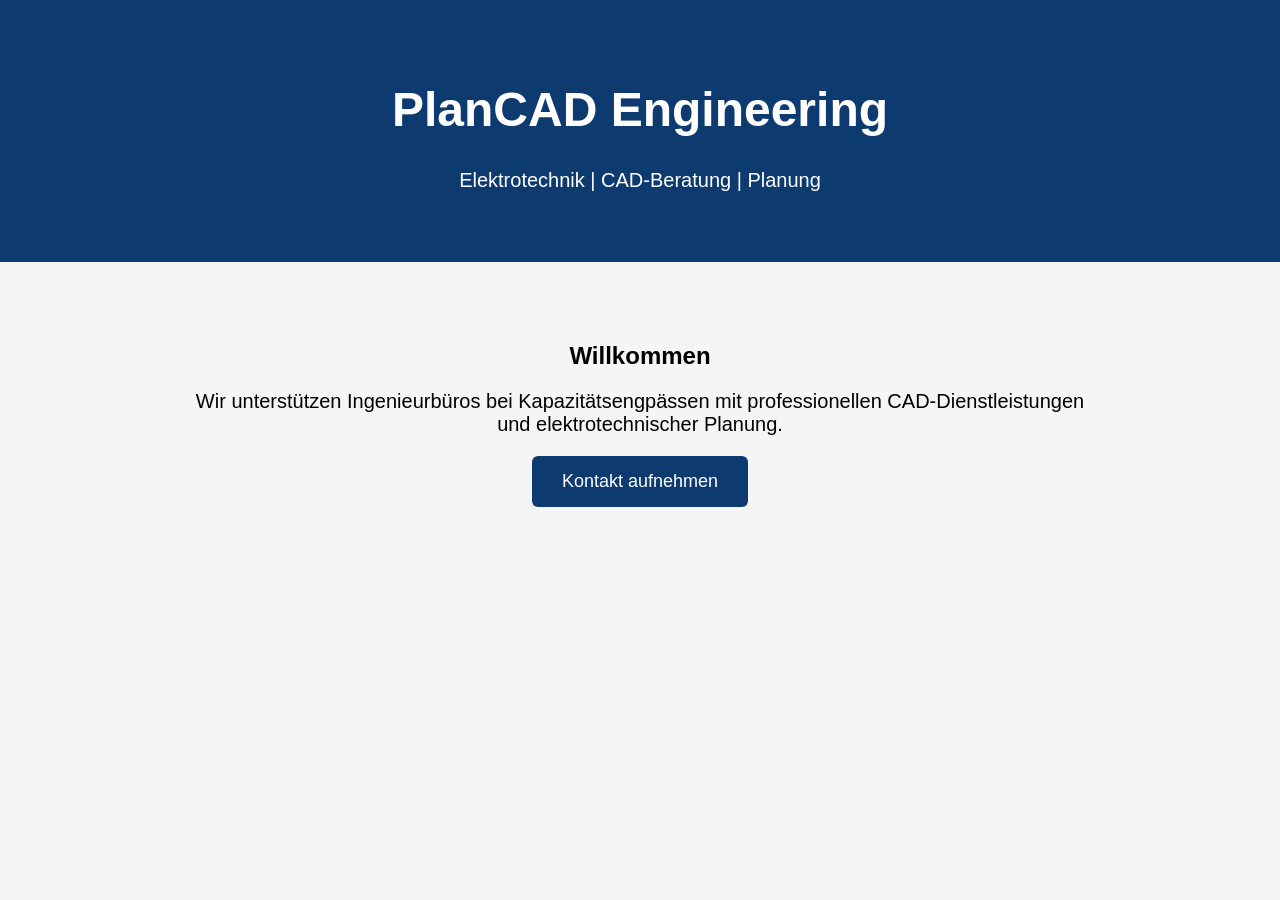
==== index.html @ 8cde7470 "Create index.html" ====
<!DOCTYPE html>
<html lang="de">
<head>
<meta charset="UTF-8">
<meta name="viewport" content="width=device-width, initial-scale=1.0">
<title>PlanCAD Engineering</title>

<style>
body{
    font-family:Arial,Helvetica,sans-serif;
    background:#f5f5f5;
    margin:0;
    text-align:center;
}

header{
    background:#0E3B6F;
    color:white;
    padding:50px;
}

section{
    max-width:900px;
    margin:auto;
    padding:60px 20px;
}

h1{
    font-size:48px;
}

p{
    font-size:20px;
}

button{
    background:#0E3B6F;
    color:white;
    border:none;
    padding:15px 30px;
    border-radius:6px;
    font-size:18px;
    cursor:pointer;
}
</style>

</head>

<body>

<header>

<h1>PlanCAD Engineering</h1>

<p>Elektrotechnik | CAD-Beratung | Planung</p>

</header>

<section>

<h2>Willkommen</h2>

<p>
Wir unterstützen Ingenieurbüros bei Kapazitätsengpässen
mit professionellen CAD-Dienstleistungen
und elektrotechnischer Planung.
</p>

<button>Kontakt aufnehmen</button>

</section>

</body>

</html>
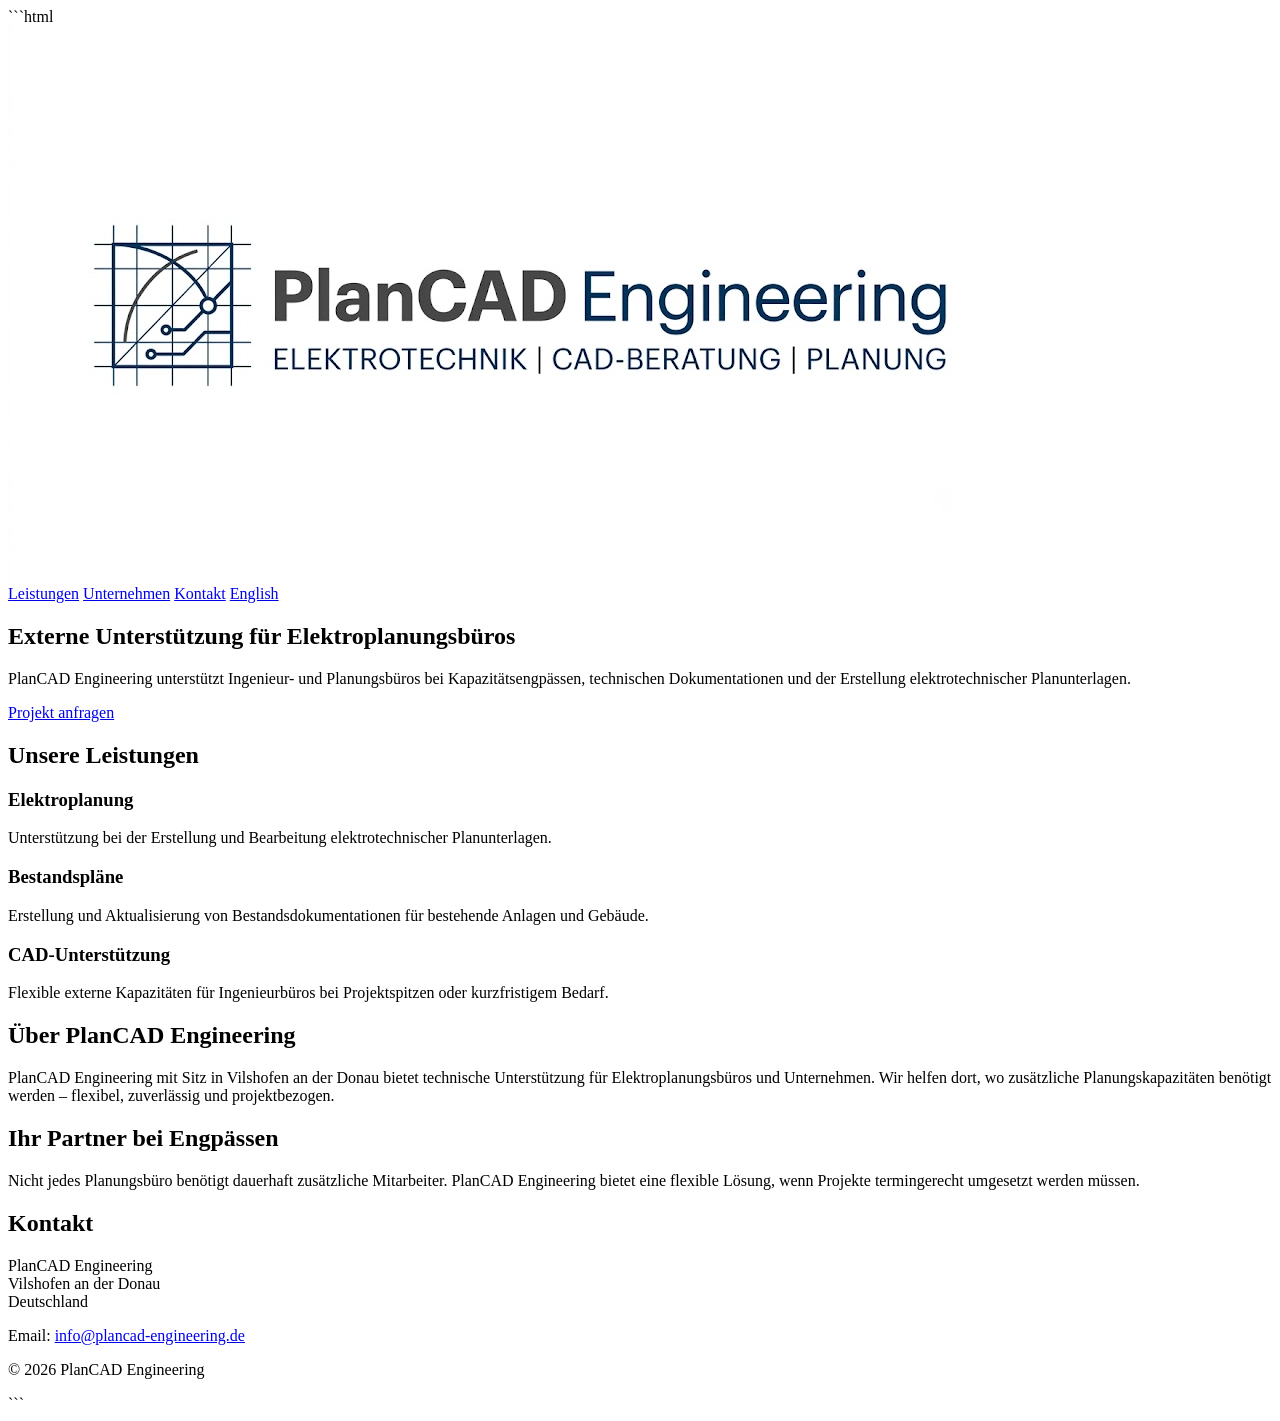
==== commit 883041cc: "Update index.html" ====
--- a/index.html
+++ b/index.html
@@ -1,75 +1,177 @@
+```html
 <!DOCTYPE html>
 <html lang="de">
 <head>
-<meta charset="UTF-8">
-<meta name="viewport" content="width=device-width, initial-scale=1.0">
-<title>PlanCAD Engineering</title>
+    <meta charset="UTF-8">
+    <meta name="viewport" content="width=device-width, initial-scale=1.0">
 
-<style>
-body{
-    font-family:Arial,Helvetica,sans-serif;
-    background:#f5f5f5;
-    margin:0;
-    text-align:center;
-}
+    <title>PlanCAD Engineering | Elektroplanung & CAD-Unterstützung</title>
 
-header{
-    background:#0E3B6F;
-    color:white;
-    padding:50px;
-}
+    <meta name="description" content="PlanCAD Engineering unterstützt Elektroplanungsbüros mit CAD-Dienstleistungen, Bestandsplänen und technischer Dokumentation.">
 
-section{
-    max-width:900px;
-    margin:auto;
-    padding:60px 20px;
-}
-
-h1{
-    font-size:48px;
-}
-
-p{
-    font-size:20px;
-}
-
-button{
-    background:#0E3B6F;
-    color:white;
-    border:none;
-    padding:15px 30px;
-    border-radius:6px;
-    font-size:18px;
-    cursor:pointer;
-}
-</style>
-
+    <link rel="stylesheet" href="css/style.css">
 </head>
 
 <body>
 
 <header>
+    <div class="container header-content">
+        <img src="images/logo.jpg" alt="PlanCAD Engineering Logo" class="logo">
 
-<h1>PlanCAD Engineering</h1>
-
-<p>Elektrotechnik | CAD-Beratung | Planung</p>
-
+        <nav>
+            <a href="#leistungen">Leistungen</a>
+            <a href="#unternehmen">Unternehmen</a>
+            <a href="#kontakt">Kontakt</a>
+            <a href="en/index.html">English</a>
+        </nav>
+    </div>
 </header>
 
-<section>
 
-<h2>Willkommen</h2>
+<section class="hero">
 
-<p>
-Wir unterstützen Ingenieurbüros bei Kapazitätsengpässen
-mit professionellen CAD-Dienstleistungen
-und elektrotechnischer Planung.
-</p>
+    <div class="container">
 
-<button>Kontakt aufnehmen</button>
+        <h1>
+            Externe Unterstützung für Elektroplanungsbüros
+        </h1>
+
+        <p>
+            PlanCAD Engineering unterstützt Ingenieur- und Planungsbüros
+            bei Kapazitätsengpässen, technischen Dokumentationen und
+            der Erstellung elektrotechnischer Planunterlagen.
+        </p>
+
+        <a href="#kontakt" class="button">
+            Projekt anfragen
+        </a>
+
+    </div>
 
 </section>
 
+
+<section id="leistungen">
+
+<div class="container">
+
+<h2>Unsere Leistungen</h2>
+
+<div class="cards">
+
+<div class="card">
+<h3>Elektroplanung</h3>
+<p>
+Unterstützung bei der Erstellung und Bearbeitung
+elektrotechnischer Planunterlagen.
+</p>
+</div>
+
+
+<div class="card">
+<h3>Bestandspläne</h3>
+<p>
+Erstellung und Aktualisierung von Bestandsdokumentationen
+für bestehende Anlagen und Gebäude.
+</p>
+</div>
+
+
+<div class="card">
+<h3>CAD-Unterstützung</h3>
+<p>
+Flexible externe Kapazitäten für Ingenieurbüros
+bei Projektspitzen oder kurzfristigem Bedarf.
+</p>
+</div>
+
+</div>
+
+</div>
+
+</section>
+
+
+
+<section id="unternehmen" class="gray">
+
+<div class="container">
+
+<h2>Über PlanCAD Engineering</h2>
+
+<p>
+PlanCAD Engineering mit Sitz in Vilshofen an der Donau
+bietet technische Unterstützung für Elektroplanungsbüros
+und Unternehmen.
+
+Wir helfen dort, wo zusätzliche Planungskapazitäten benötigt
+werden – flexibel, zuverlässig und projektbezogen.
+</p>
+
+</div>
+
+</section>
+
+
+
+<section class="partner">
+
+<div class="container">
+
+<h2>Ihr Partner bei Engpässen</h2>
+
+<p>
+Nicht jedes Planungsbüro benötigt dauerhaft zusätzliche
+Mitarbeiter.
+
+PlanCAD Engineering bietet eine flexible Lösung,
+wenn Projekte termingerecht umgesetzt werden müssen.
+</p>
+
+</div>
+
+</section>
+
+
+
+<section id="kontakt">
+
+<div class="container">
+
+<h2>Kontakt</h2>
+
+<p>
+PlanCAD Engineering<br>
+Vilshofen an der Donau<br>
+Deutschland
+</p>
+
+<p>
+Email:
+<a href="mailto:info@plancad-engineering.de">
+info@plancad-engineering.de
+</a>
+</p>
+
+</div>
+
+</section>
+
+
+
+<footer>
+
+<div class="container">
+
+<p>
+© 2026 PlanCAD Engineering
+</p>
+
+</div>
+
+</footer>
+
+
 </body>
-
 </html>
+```
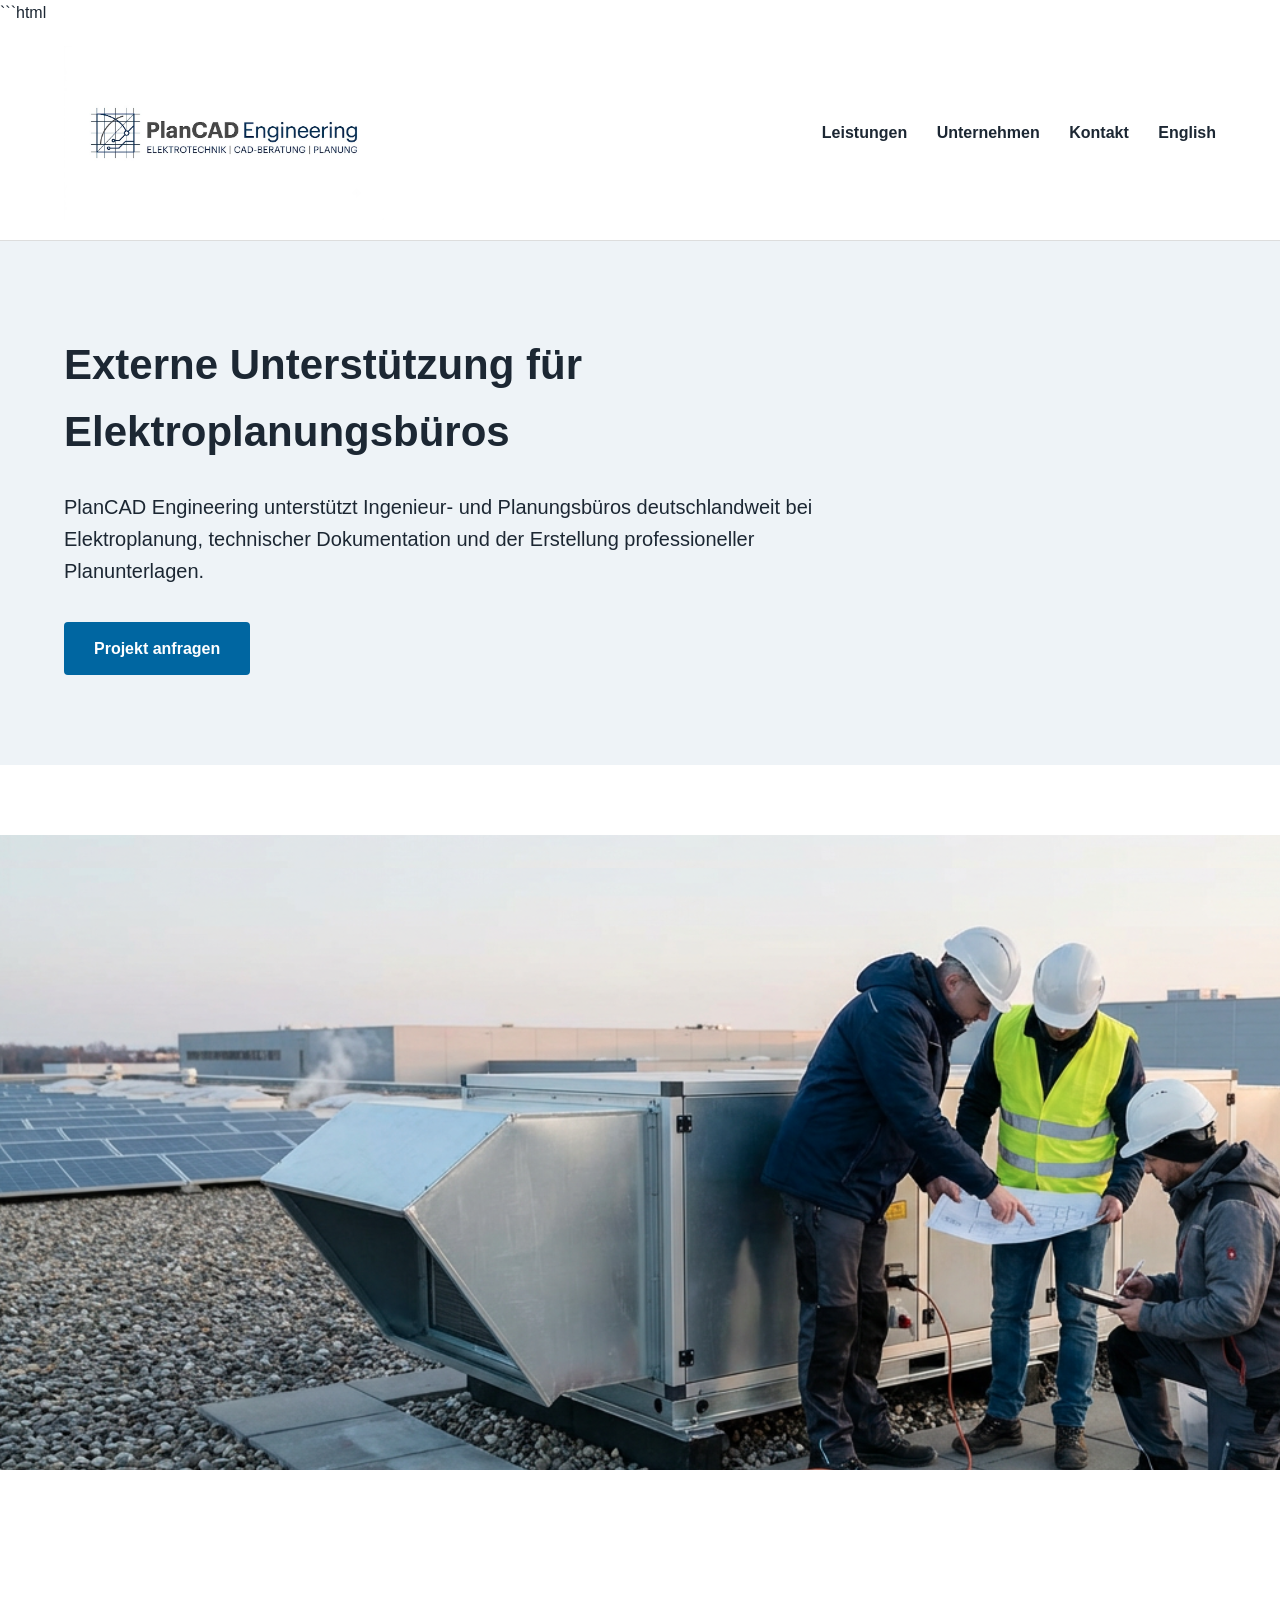
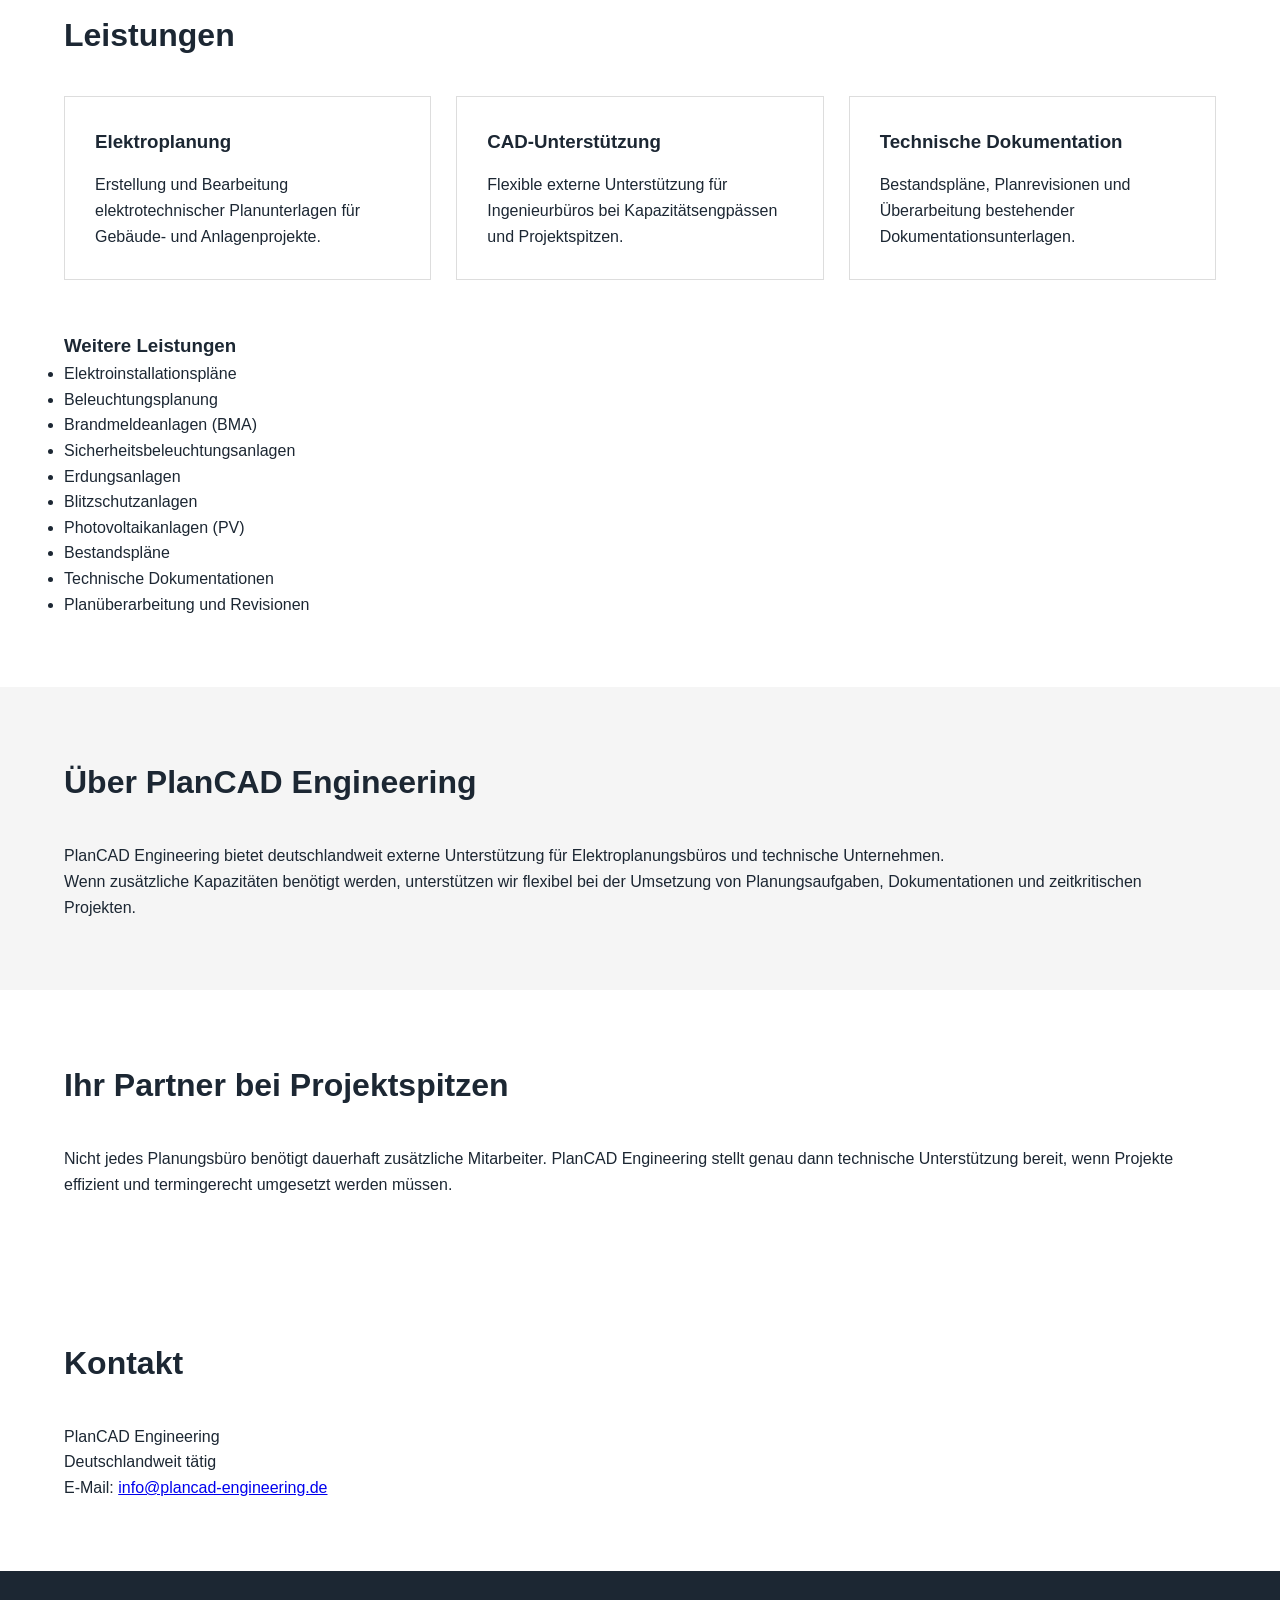
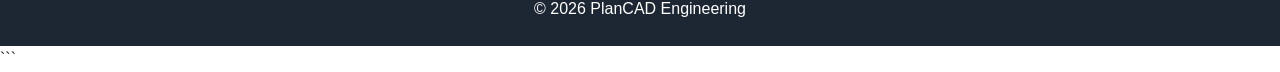
==== commit 49fcd5ee: "Update index.html" ====
--- a/index.html
+++ b/index.html
@@ -1,177 +1,322 @@
 ```html
 <!DOCTYPE html>
 <html lang="de">
+
 <head>
-    <meta charset="UTF-8">
-    <meta name="viewport" content="width=device-width, initial-scale=1.0">
-
-    <title>PlanCAD Engineering | Elektroplanung & CAD-Unterstützung</title>
-
-    <meta name="description" content="PlanCAD Engineering unterstützt Elektroplanungsbüros mit CAD-Dienstleistungen, Bestandsplänen und technischer Dokumentation.">
-
-    <link rel="stylesheet" href="css/style.css">
+
+<meta charset="UTF-8">
+<meta name="viewport" content="width=device-width, initial-scale=1.0">
+
+<title>PlanCAD Engineering | Elektroplanung & technische Dokumentation</title>
+
+<meta name="description" content="PlanCAD Engineering unterstützt Elektroplanungsbüros deutschlandweit mit Elektroplanung, CAD-Unterstützung, Bestandsplänen und technischer Dokumentation.">
+
+<link rel="stylesheet" href="css/style.css">
+
 </head>
 
+
 <body>
 
+
 <header>
-    <div class="container header-content">
-        <img src="images/logo.jpg" alt="PlanCAD Engineering Logo" class="logo">
-
-        <nav>
-            <a href="#leistungen">Leistungen</a>
-            <a href="#unternehmen">Unternehmen</a>
-            <a href="#kontakt">Kontakt</a>
-            <a href="en/index.html">English</a>
-        </nav>
-    </div>
+
+<div class="container header-content">
+
+<img src="images/logo.jpg" alt="PlanCAD Engineering Logo" class="logo">
+
+
+<nav>
+<a href="#leistungen">Leistungen</a>
+<a href="#unternehmen">Unternehmen</a>
+<a href="#kontakt">Kontakt</a>
+<a href="en/index.html">English</a>
+</nav>
+
+</div>
+
 </header>
 
 
+
+
 <section class="hero">
 
-    <div class="container">
-
-        <h1>
-            Externe Unterstützung für Elektroplanungsbüros
-        </h1>
-
-        <p>
-            PlanCAD Engineering unterstützt Ingenieur- und Planungsbüros
-            bei Kapazitätsengpässen, technischen Dokumentationen und
-            der Erstellung elektrotechnischer Planunterlagen.
-        </p>
-
-        <a href="#kontakt" class="button">
-            Projekt anfragen
-        </a>
-
-    </div>
-
-</section>
+<div class="container">
+
+<h1>
+Externe Unterstützung für Elektroplanungsbüros
+</h1>
+
+
+<p>
+PlanCAD Engineering unterstützt Ingenieur- und Planungsbüros
+deutschlandweit bei Elektroplanung, technischer Dokumentation
+und der Erstellung professioneller Planunterlagen.
+</p>
+
+
+<a href="#kontakt" class="button">
+Projekt anfragen
+</a>
+
+
+</div>
+
+</section>
+
+
+
+
+
+<section class="project-image">
+
+<img src="images/image1.png" 
+alt="Elektroplanung und technische Dokumentation">
+
+</section>
+
+
+
 
 
 <section id="leistungen">
 
 <div class="container">
 
-<h2>Unsere Leistungen</h2>
+
+<h2>Leistungen</h2>
+
 
 <div class="cards">
 
+
+
 <div class="card">
+
 <h3>Elektroplanung</h3>
-<p>
-Unterstützung bei der Erstellung und Bearbeitung
-elektrotechnischer Planunterlagen.
-</p>
-</div>
+
+<p>
+Erstellung und Bearbeitung elektrotechnischer
+Planunterlagen für Gebäude- und Anlagenprojekte.
+</p>
+
+</div>
+
+
 
 
 <div class="card">
-<h3>Bestandspläne</h3>
-<p>
-Erstellung und Aktualisierung von Bestandsdokumentationen
-für bestehende Anlagen und Gebäude.
-</p>
-</div>
+
+<h3>CAD-Unterstützung</h3>
+
+<p>
+Flexible externe Unterstützung für Ingenieurbüros
+bei Kapazitätsengpässen und Projektspitzen.
+</p>
+
+</div>
+
+
 
 
 <div class="card">
-<h3>CAD-Unterstützung</h3>
-<p>
-Flexible externe Kapazitäten für Ingenieurbüros
-bei Projektspitzen oder kurzfristigem Bedarf.
-</p>
-</div>
-
-</div>
-
-</div>
-
-</section>
+
+<h3>Technische Dokumentation</h3>
+
+<p>
+Bestandspläne, Planrevisionen und Überarbeitung
+bestehender Dokumentationsunterlagen.
+</p>
+
+</div>
+
+
+</div>
+
+
+
+<br><br>
+
+
+<h3>Weitere Leistungen</h3>
+
+
+<ul class="service-list">
+
+<li>Elektroinstallationspläne</li>
+
+<li>Beleuchtungsplanung</li>
+
+<li>Brandmeldeanlagen (BMA)</li>
+
+<li>Sicherheitsbeleuchtungsanlagen</li>
+
+<li>Erdungsanlagen</li>
+
+<li>Blitzschutzanlagen</li>
+
+<li>Photovoltaikanlagen (PV)</li>
+
+<li>Bestandspläne</li>
+
+<li>Technische Dokumentationen</li>
+
+<li>Planüberarbeitung und Revisionen</li>
+
+</ul>
+
+
+</div>
+
+</section>
+
+
+
+
 
 
 
 <section id="unternehmen" class="gray">
 
-<div class="container">
+
+<div class="container">
+
 
 <h2>Über PlanCAD Engineering</h2>
 
-<p>
-PlanCAD Engineering mit Sitz in Vilshofen an der Donau
-bietet technische Unterstützung für Elektroplanungsbüros
-und Unternehmen.
-
-Wir helfen dort, wo zusätzliche Planungskapazitäten benötigt
-werden – flexibel, zuverlässig und projektbezogen.
-</p>
-
-</div>
-
-</section>
+
+<p>
+
+PlanCAD Engineering bietet deutschlandweit
+externe Unterstützung für Elektroplanungsbüros
+und technische Unternehmen.
+
+</p>
+
+
+<p>
+
+Wenn zusätzliche Kapazitäten benötigt werden,
+unterstützen wir flexibel bei der Umsetzung von
+Planungsaufgaben, Dokumentationen und
+zeitkritischen Projekten.
+
+</p>
+
+
+
+</div>
+
+
+</section>
+
+
+
+
 
 
 
 <section class="partner">
 
-<div class="container">
-
-<h2>Ihr Partner bei Engpässen</h2>
-
-<p>
-Nicht jedes Planungsbüro benötigt dauerhaft zusätzliche
-Mitarbeiter.
-
-PlanCAD Engineering bietet eine flexible Lösung,
-wenn Projekte termingerecht umgesetzt werden müssen.
-</p>
-
-</div>
-
-</section>
+
+<div class="container">
+
+
+<h2>Ihr Partner bei Projektspitzen</h2>
+
+
+<p>
+
+Nicht jedes Planungsbüro benötigt dauerhaft
+zusätzliche Mitarbeiter.
+
+PlanCAD Engineering stellt genau dann
+technische Unterstützung bereit, wenn Projekte
+effizient und termingerecht umgesetzt werden müssen.
+
+</p>
+
+
+</div>
+
+
+</section>
+
+
+
+
 
 
 
 <section id="kontakt">
 
-<div class="container">
+
+<div class="container">
+
 
 <h2>Kontakt</h2>
 
-<p>
-PlanCAD Engineering<br>
-Vilshofen an der Donau<br>
-Deutschland
-</p>
-
-<p>
-Email:
+
+<p>
+
+PlanCAD Engineering
+
+</p>
+
+
+<p>
+
+Deutschlandweit tätig
+
+</p>
+
+
+<p>
+
+E-Mail:
+
 <a href="mailto:info@plancad-engineering.de">
+
 info@plancad-engineering.de
+
 </a>
-</p>
-
-</div>
-
-</section>
+
+</p>
+
+
+
+</div>
+
+
+</section>
+
+
+
+
 
 
 
 <footer>
 
-<div class="container">
+
+<div class="container">
+
 
 <p>
 © 2026 PlanCAD Engineering
 </p>
 
-</div>
+
+</div>
+
 
 </footer>
 
 
+
+
 </body>
+
 </html>
 ```
--- a/css/style.css
+++ b/css/style.css
@@ -0,0 +1,150 @@
+* {
+    margin: 0;
+    padding: 0;
+    box-sizing: border-box;
+}
+
+body {
+    font-family: Arial, Helvetica, sans-serif;
+    color: #1c2733;
+    line-height: 1.6;
+}
+
+.container {
+    width: 90%;
+    max-width: 1200px;
+    margin: auto;
+}
+
+
+/* HEADER */
+
+header {
+    background: white;
+    border-bottom: 1px solid #ddd;
+    padding: 20px 0;
+}
+
+.header-content {
+    display: flex;
+    justify-content: space-between;
+    align-items: center;
+}
+
+.logo {
+    max-width: 320px;
+    height: auto;
+}
+
+nav a {
+    text-decoration: none;
+    color: #1c2733;
+    margin-left: 25px;
+    font-weight: bold;
+}
+
+nav a:hover {
+    color: #0066a1;
+}
+
+
+/* HERO */
+
+.hero {
+    background: #eef3f7;
+    padding: 90px 0;
+}
+
+.hero h1 {
+    font-size: 42px;
+    max-width: 800px;
+    margin-bottom: 25px;
+}
+
+.hero p {
+    font-size: 20px;
+    max-width: 800px;
+    margin-bottom: 35px;
+}
+
+
+.button {
+    display: inline-block;
+    background: #0066a1;
+    color: white;
+    padding: 14px 30px;
+    text-decoration: none;
+    border-radius: 4px;
+    font-weight: bold;
+}
+
+
+/* SECTIONS */
+
+section {
+    padding: 70px 0;
+}
+
+h2 {
+    font-size: 32px;
+    margin-bottom: 35px;
+}
+
+
+/* CARDS */
+
+.cards {
+    display: flex;
+    gap: 25px;
+}
+
+.card {
+    flex: 1;
+    background: white;
+    border: 1px solid #ddd;
+    padding: 30px;
+}
+
+.card h3 {
+    margin-bottom: 15px;
+}
+
+
+/* GRAY SECTION */
+
+.gray {
+    background: #f5f5f5;
+}
+
+
+/* FOOTER */
+
+footer {
+    background: #1c2733;
+    color: white;
+    padding: 25px 0;
+    text-align: center;
+}
+
+
+/* MOBILE */
+
+@media(max-width:768px){
+
+.header-content {
+    flex-direction: column;
+}
+
+nav {
+    margin-top: 20px;
+}
+
+.cards {
+    flex-direction: column;
+}
+
+.hero h1 {
+    font-size: 32px;
+}
+
+}
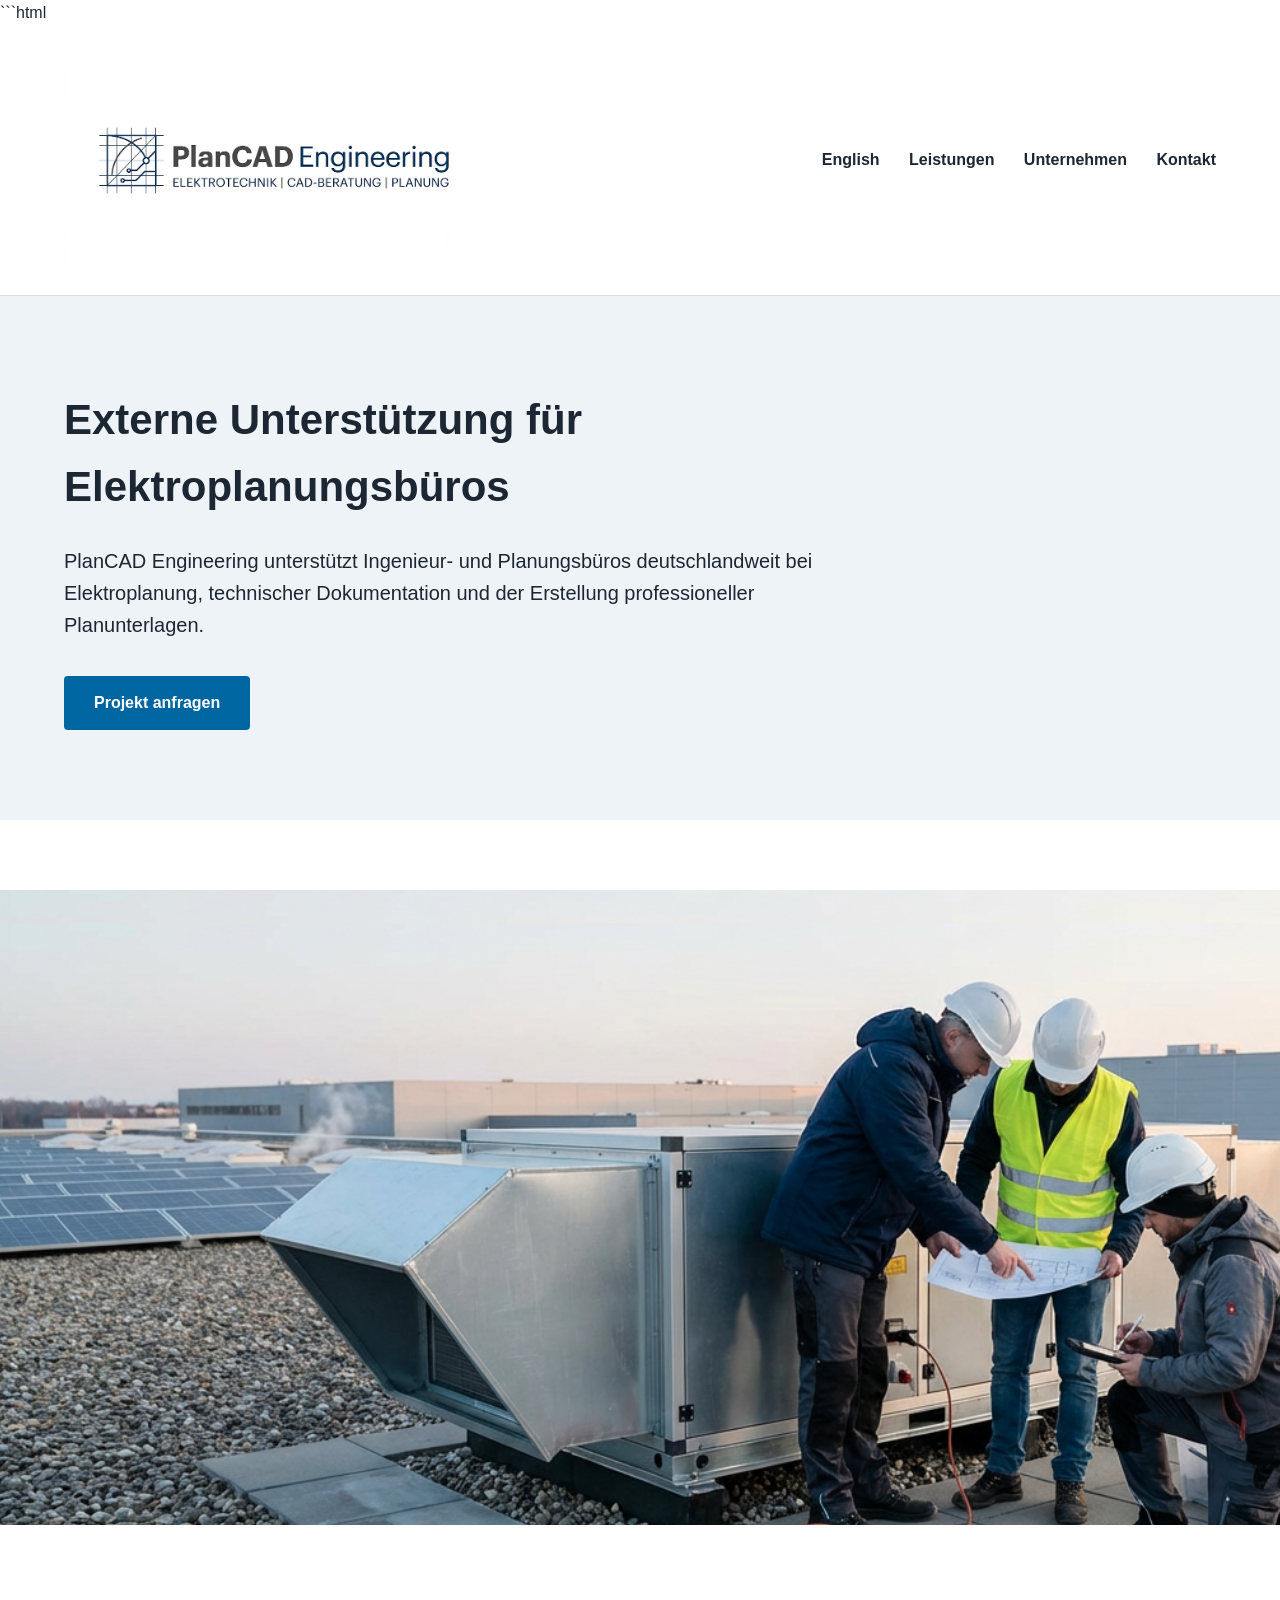
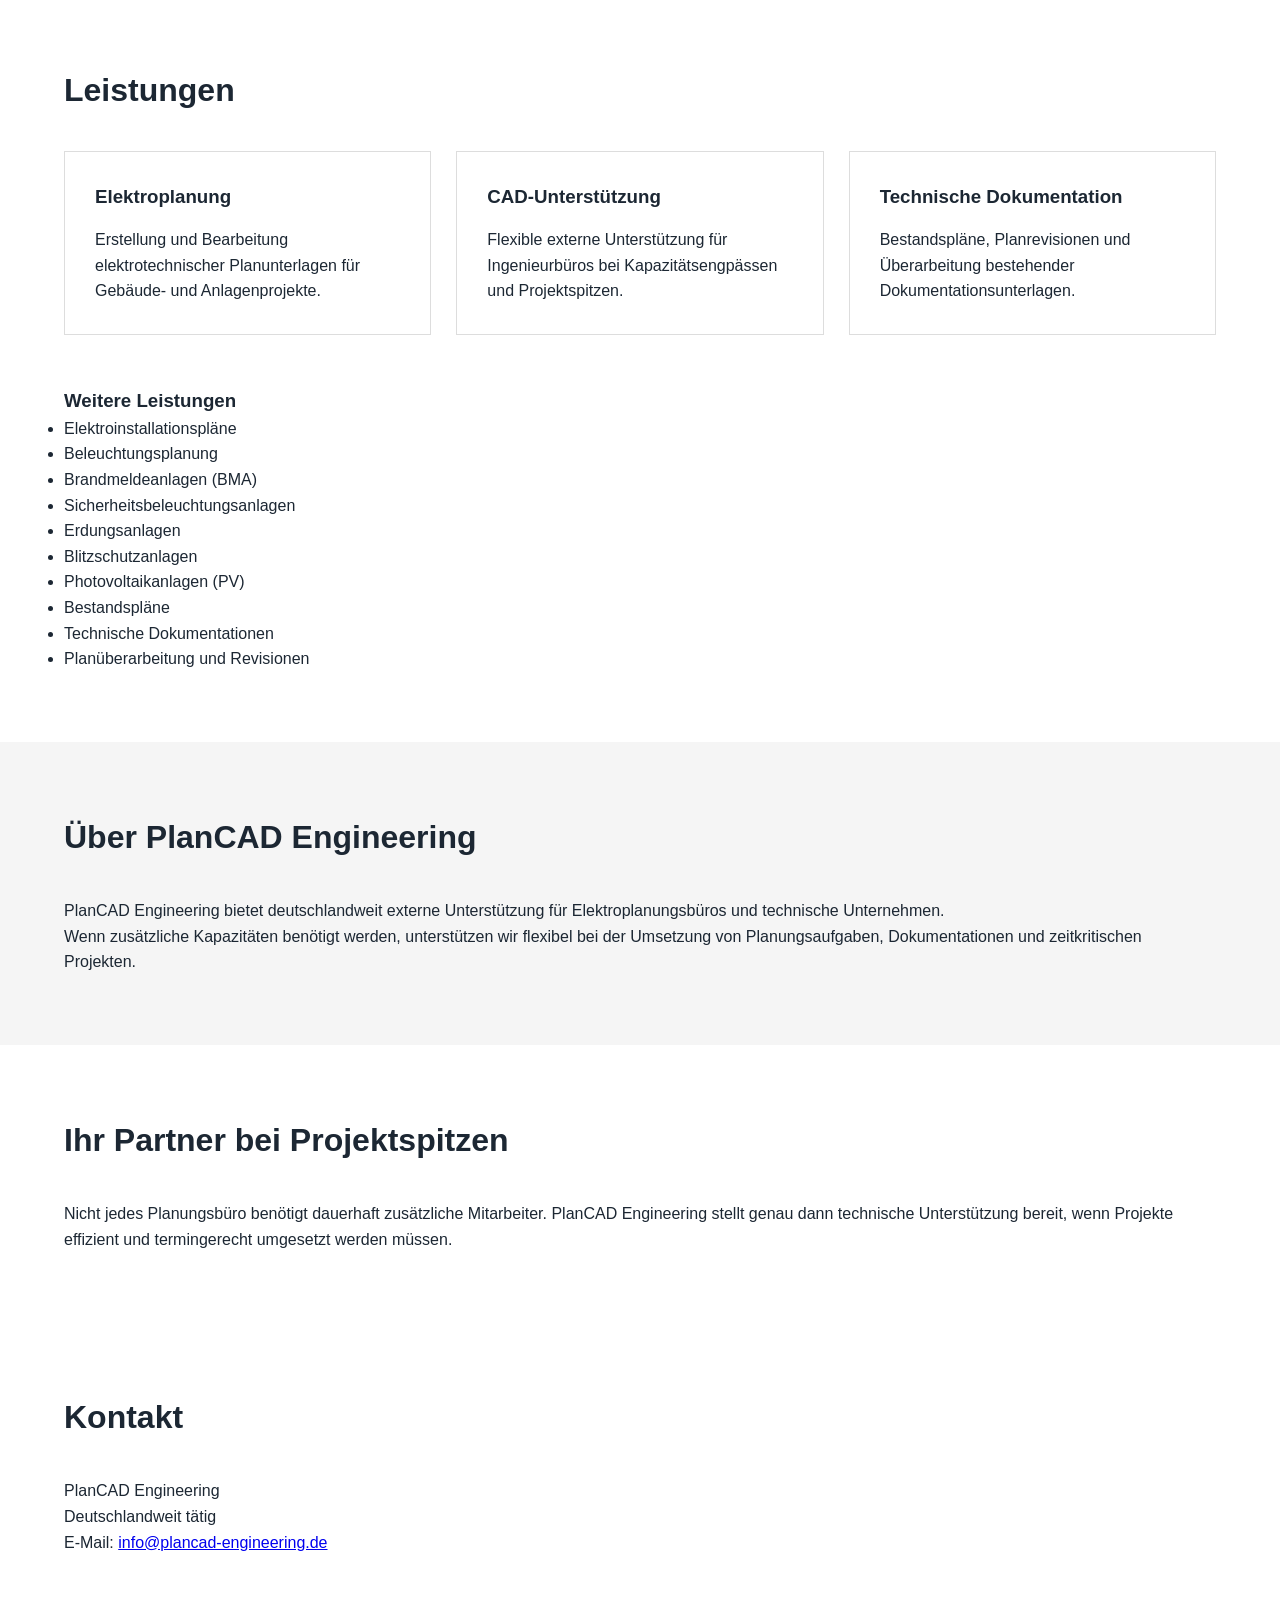
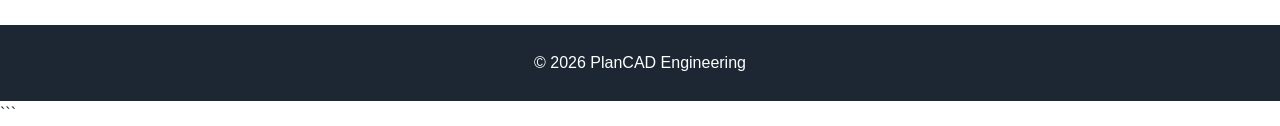
==== commit 96a2c659: "Update index.html" ====
--- a/index.html
+++ b/index.html
@@ -27,10 +27,10 @@
 
 
 <nav>
+<a href="en/index.html">English</a>
 <a href="#leistungen">Leistungen</a>
 <a href="#unternehmen">Unternehmen</a>
 <a href="#kontakt">Kontakt</a>
-<a href="en/index.html">English</a>
 </nav>
 
 </div>
--- a/css/style.css
+++ b/css/style.css
@@ -32,7 +32,7 @@
 }
 
 .logo {
-    max-width: 320px;
+    max-width: 420px;
     height: auto;
 }
 
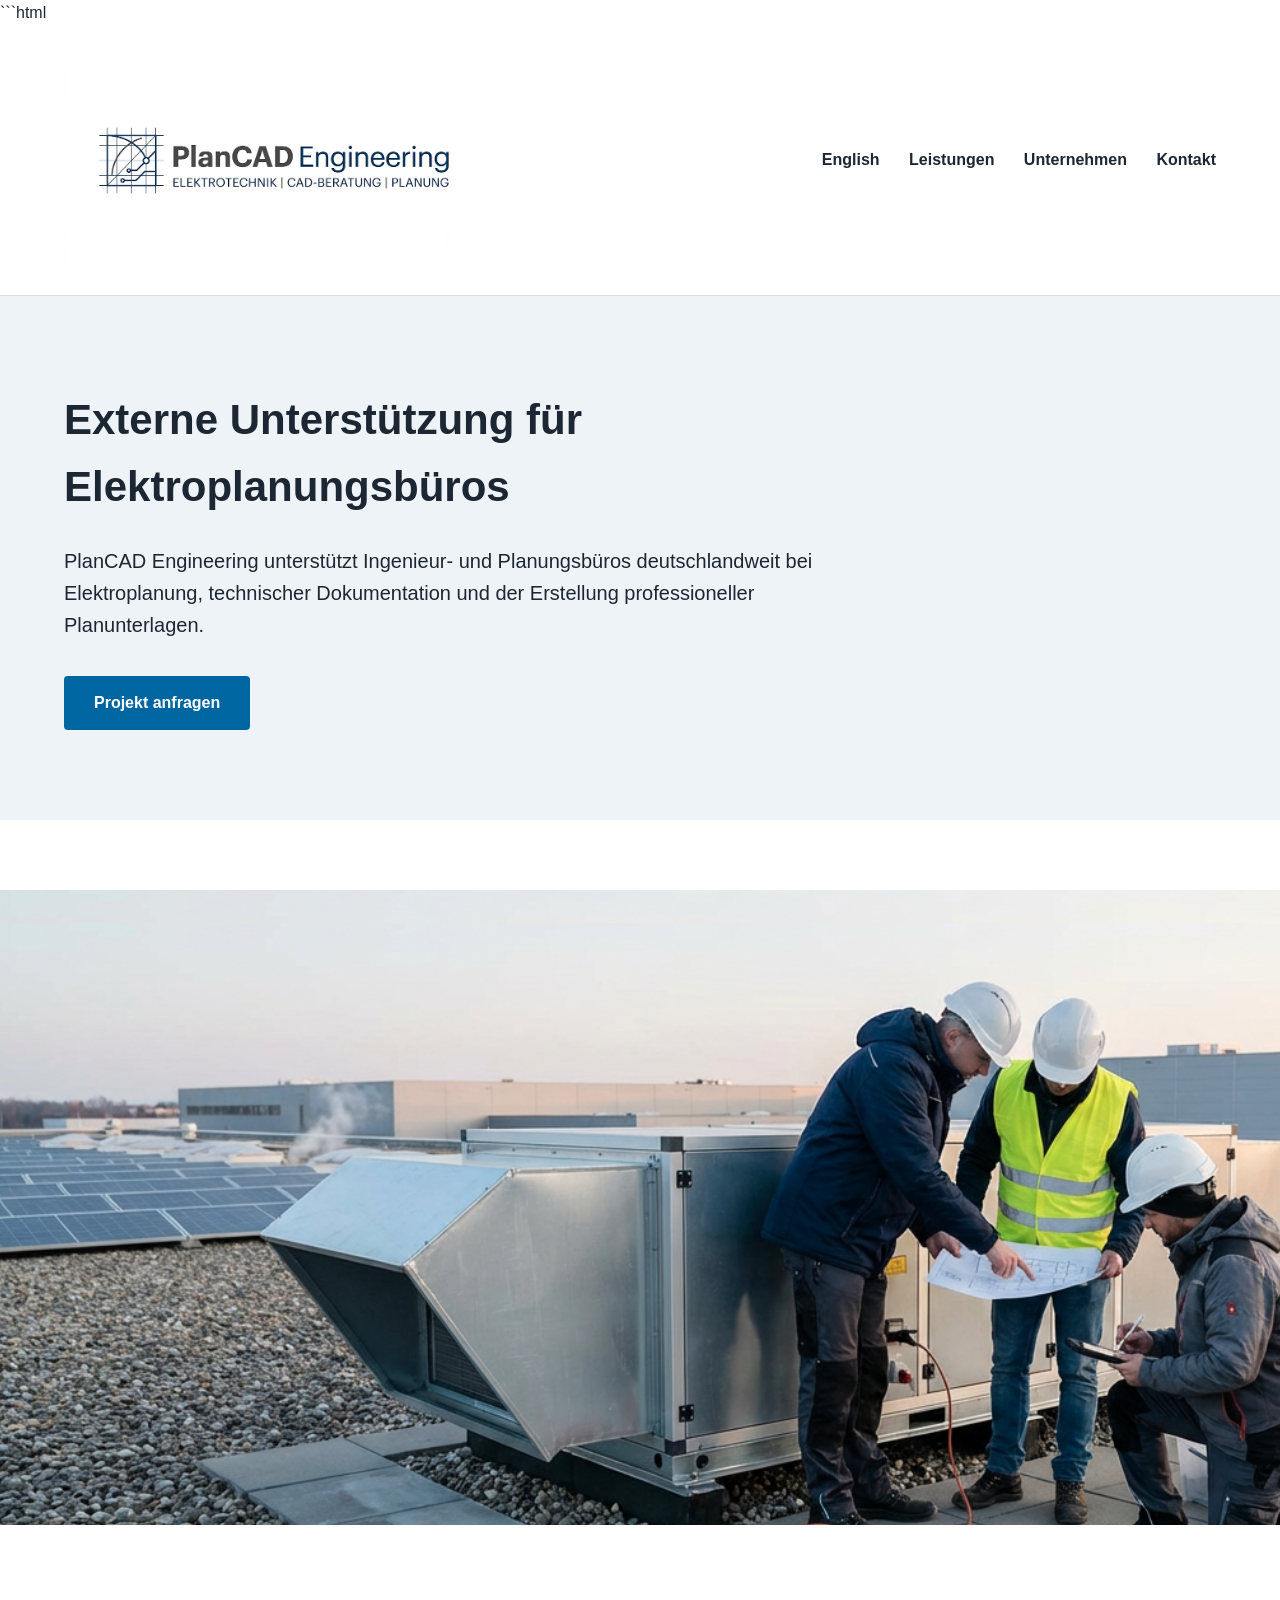
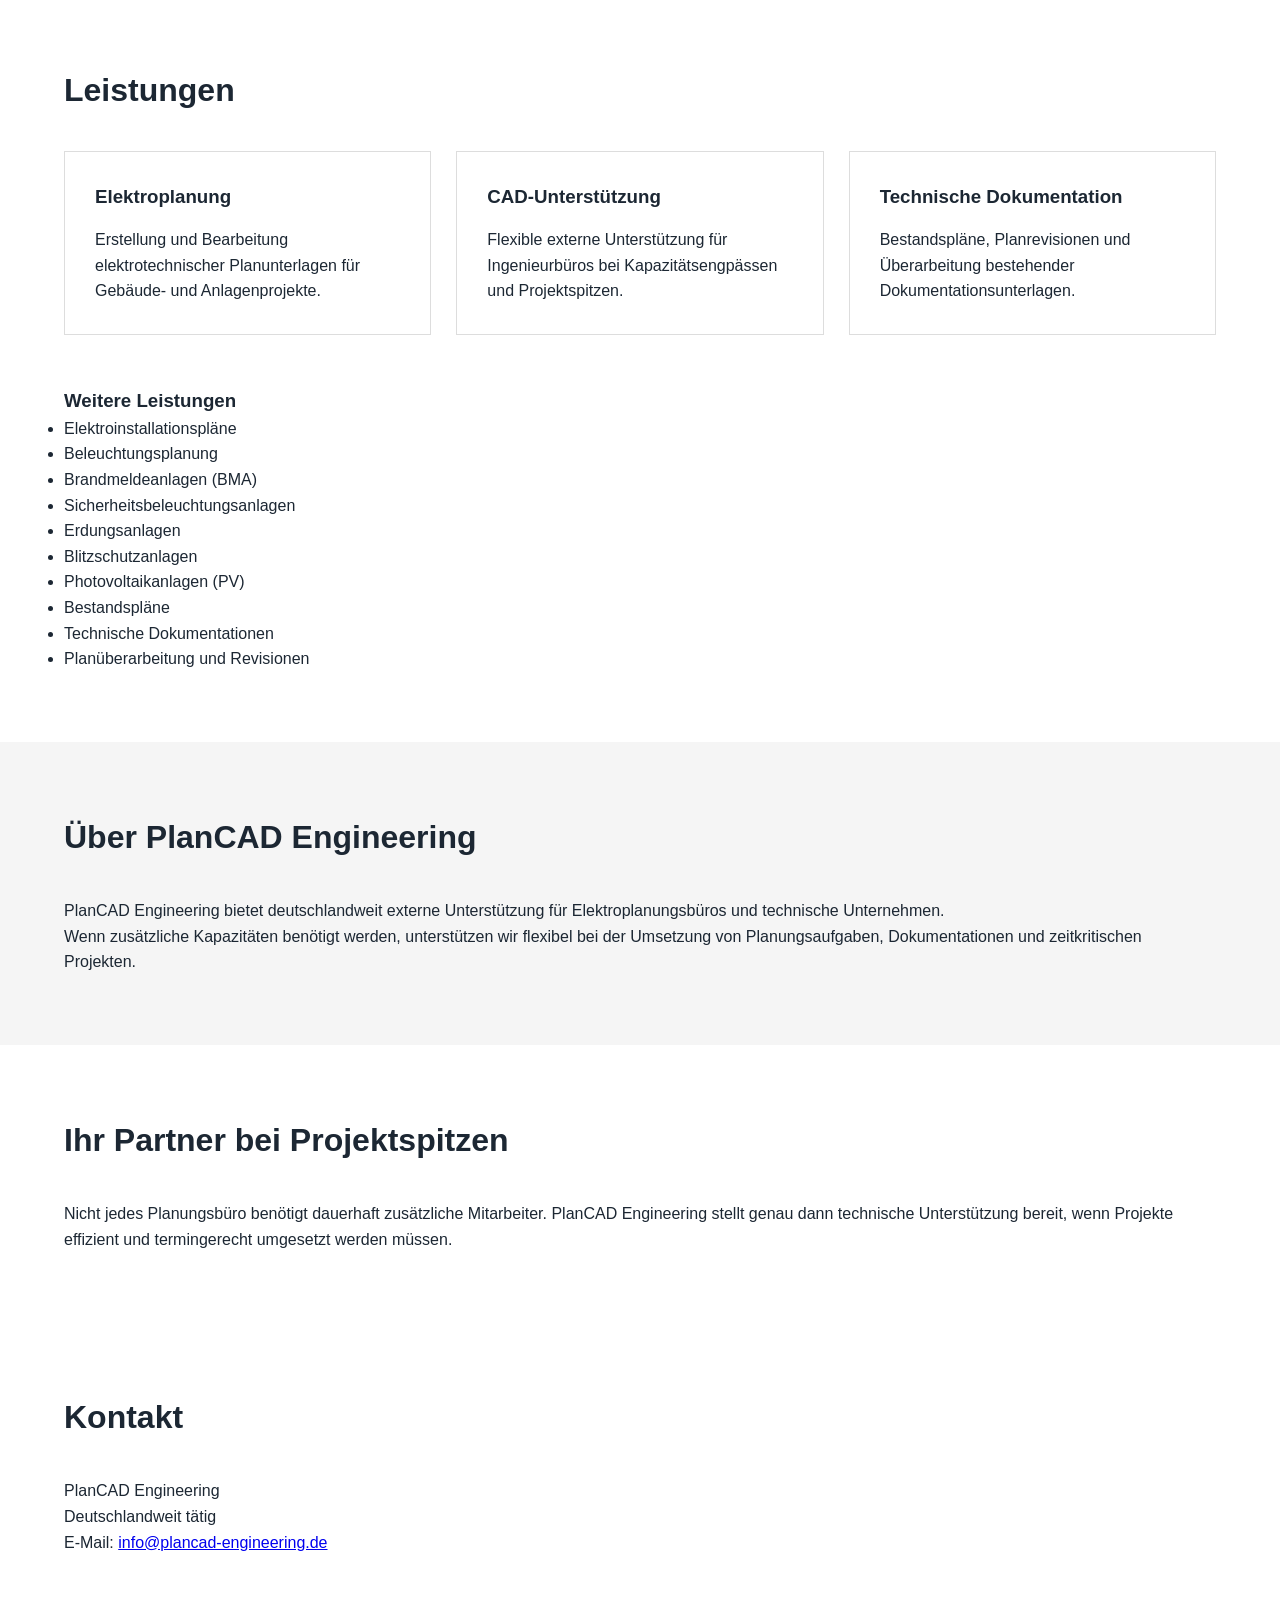
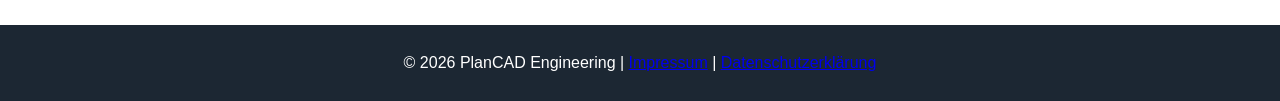
==== commit f015ad29: "Update index.html" ====
--- a/index.html
+++ b/index.html
@@ -302,21 +302,12 @@
 
 <div class="container">
 
-
-<p>
-© 2026 PlanCAD Engineering
-</p>
-
-
-</div>
-
+<p>
+© 2026 PlanCAD Engineering |
+<a href="impressum.html">Impressum</a> |
+<a href="datenschutz.html">Datenschutzerklärung</a>
+</p>
+
+</div>
 
 </footer>
-
-
-
-
-</body>
-
-</html>
-```
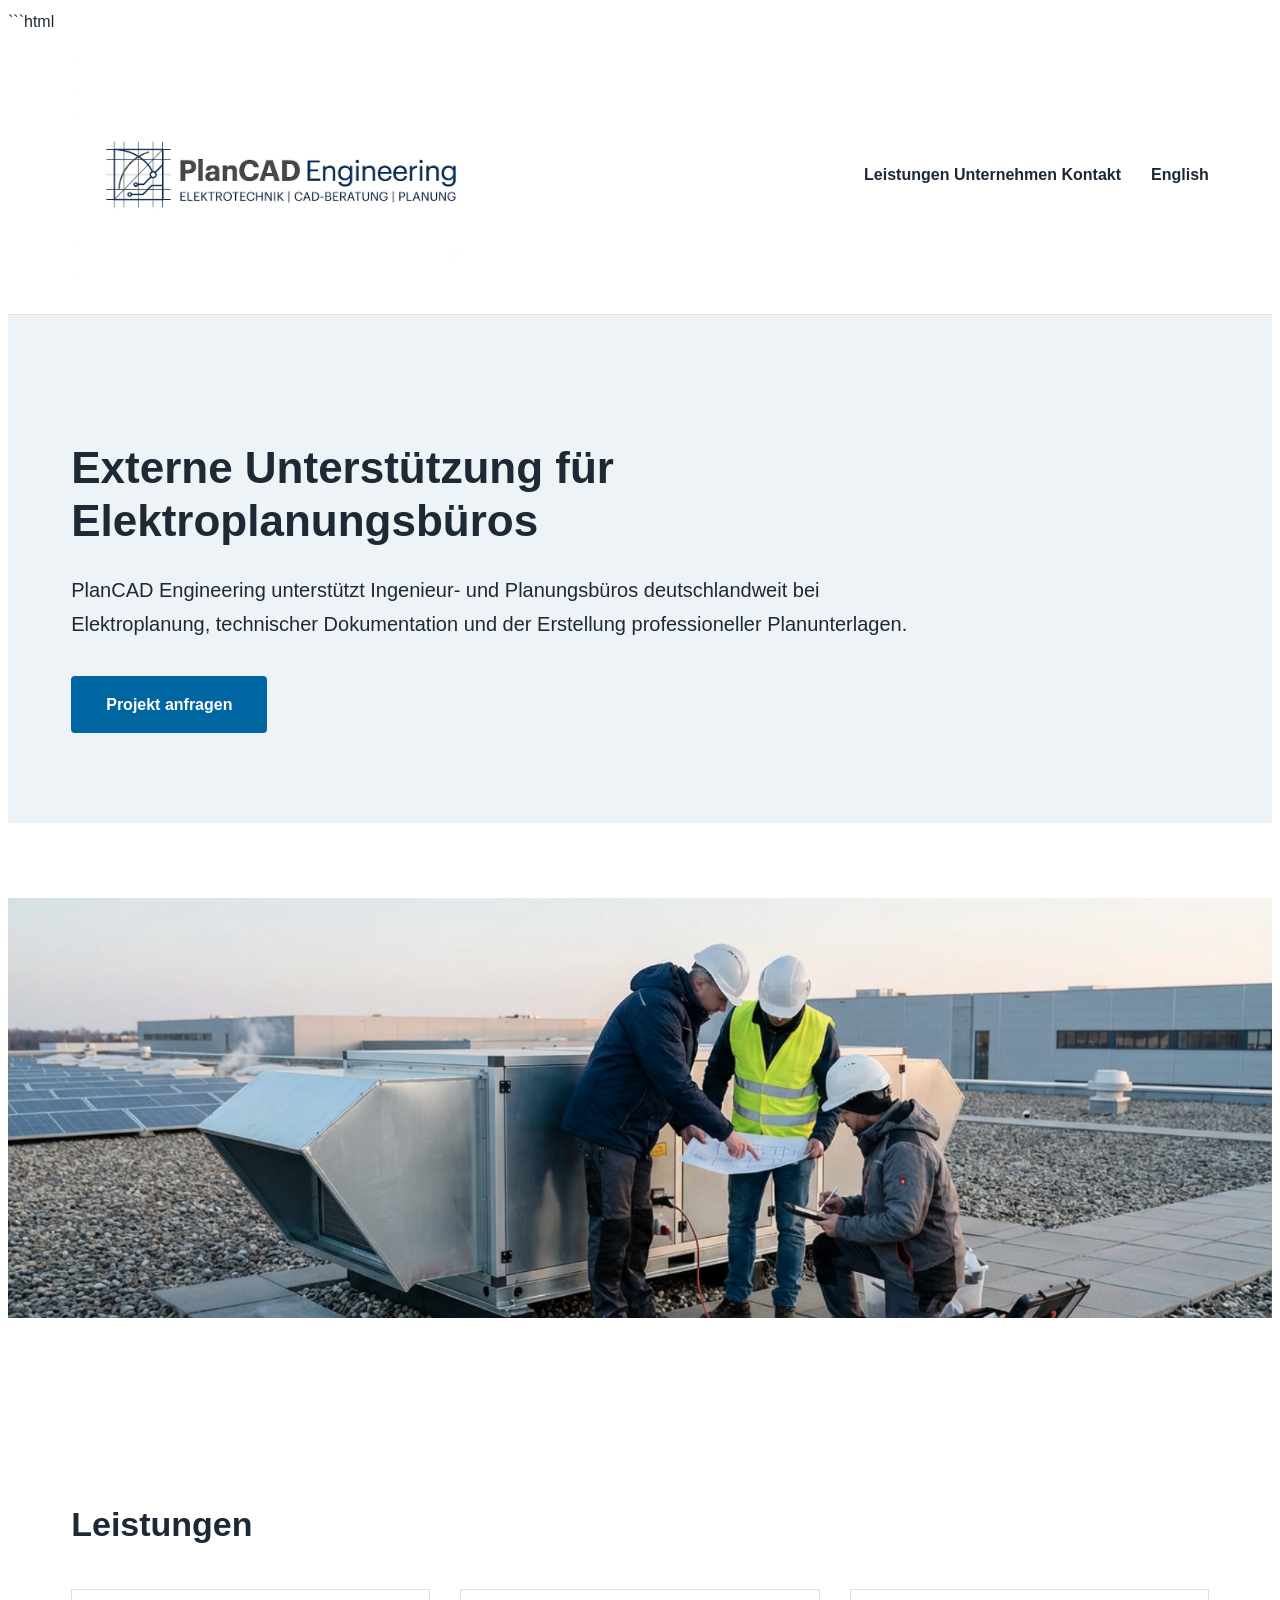
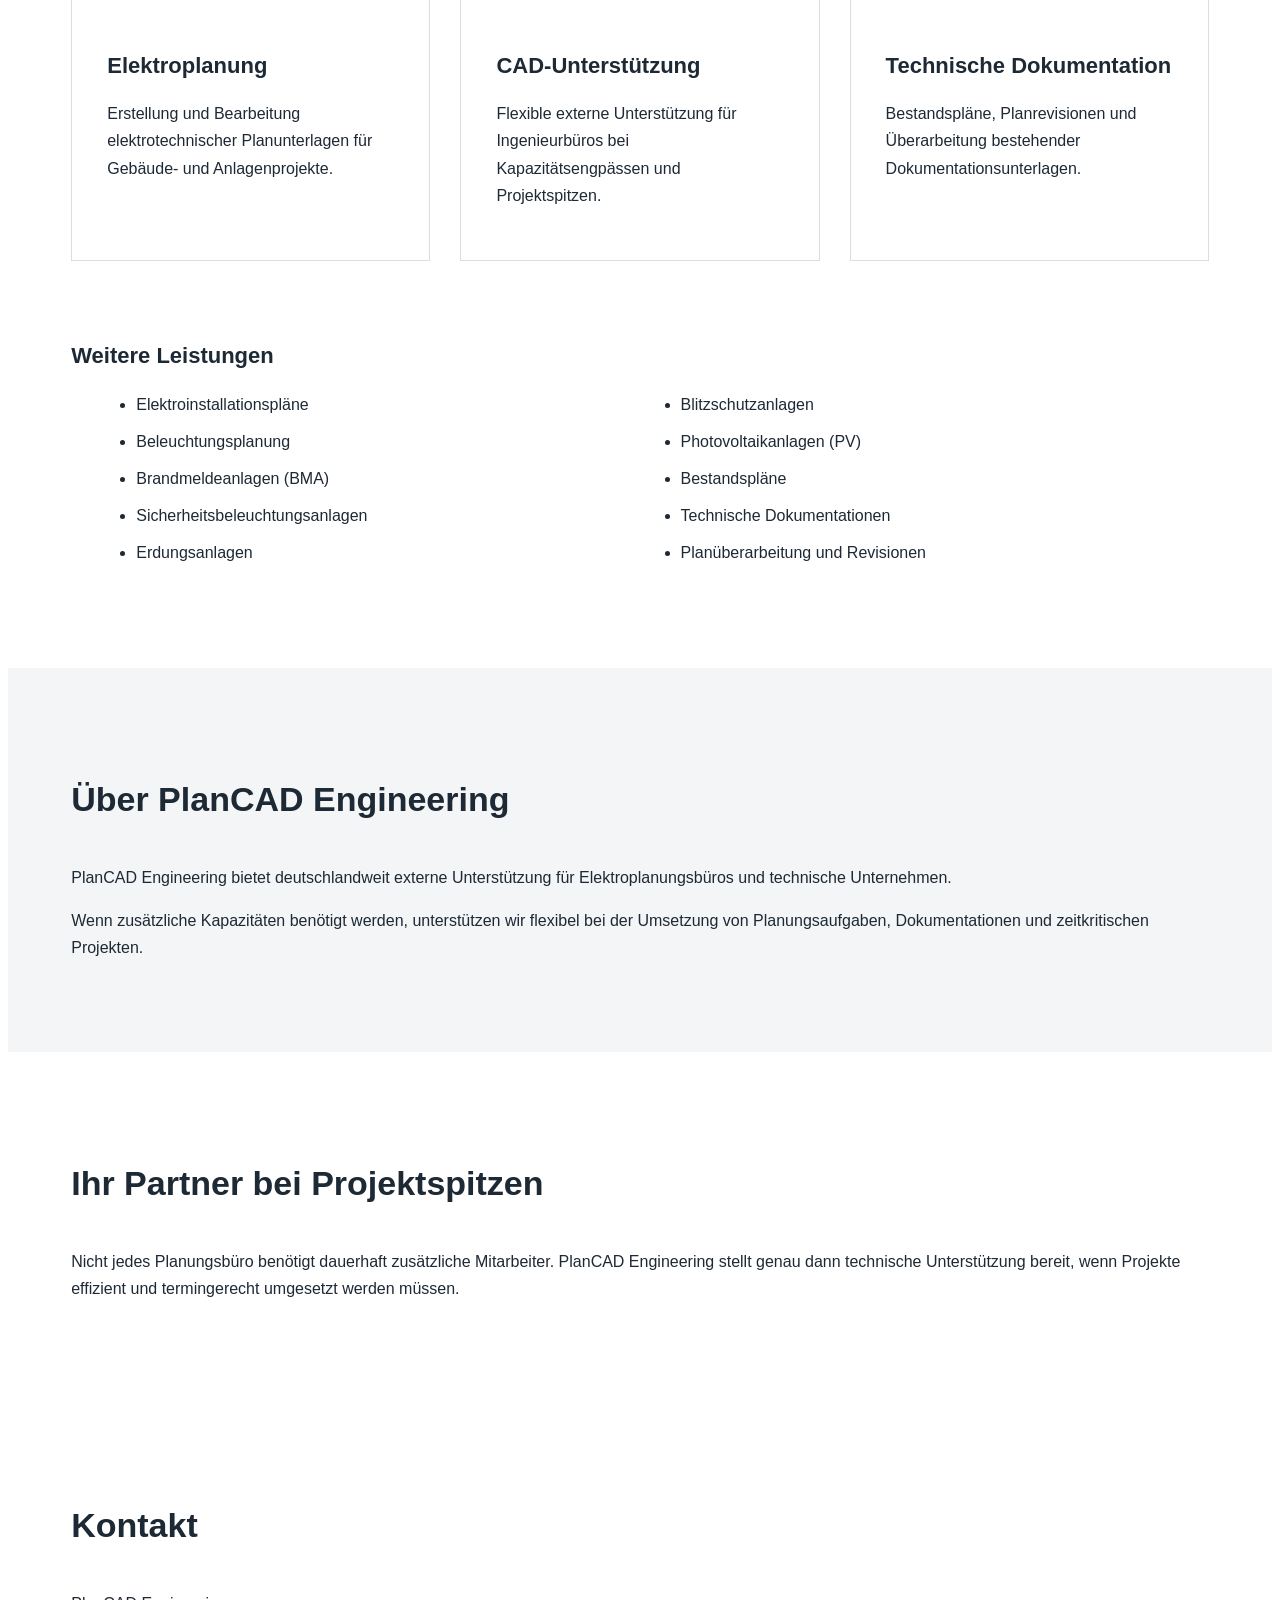
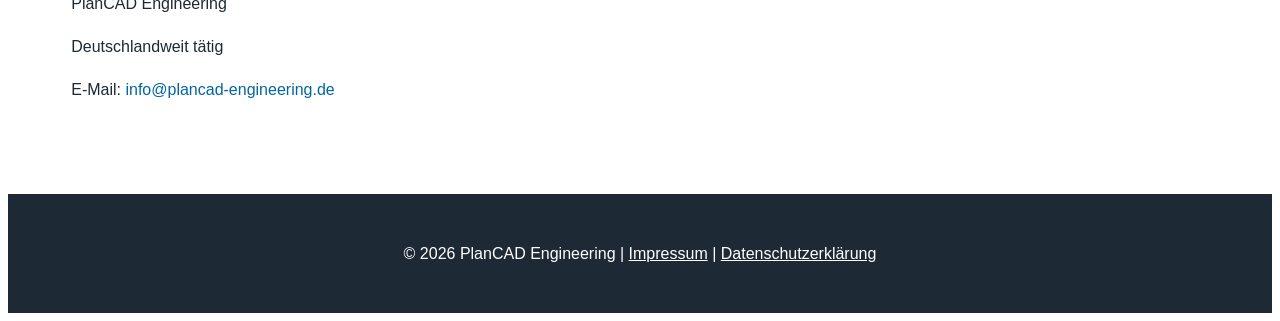
==== commit d398dd0d: "Update index.html" ====
--- a/index.html
+++ b/index.html
@@ -27,10 +27,19 @@
 
 
 <nav>
-<a href="en/index.html">English</a>
+
+<div class="menu-links">
+
 <a href="#leistungen">Leistungen</a>
 <a href="#unternehmen">Unternehmen</a>
 <a href="#kontakt">Kontakt</a>
+
+</div>
+
+<a class="language" href="en/index.html">
+English
+</a>
+
 </nav>
 
 </div>
--- a/css/style.css
+++ b/css/style.css
@@ -1,14 +1,18 @@
+```css
 * {
     margin: 0;
     padding: 0;
     box-sizing: border-box;
 }
 
+
 body {
     font-family: Arial, Helvetica, sans-serif;
-    color: #1c2733;
-    line-height: 1.6;
-}
+    color: #1d2935;
+    line-height: 1.7;
+    background: white;
+}
+
 
 .container {
     width: 90%;
@@ -17,134 +21,360 @@
 }
 
 
+
 /* HEADER */
 
 header {
-    background: white;
-    border-bottom: 1px solid #ddd;
-    padding: 20px 0;
-}
+
+    background: #ffffff;
+    border-bottom: 1px solid #e2e2e2;
+    padding: 25px 0;
+
+}
+
 
 .header-content {
+
     display: flex;
     justify-content: space-between;
     align-items: center;
-}
+
+}
+
 
 .logo {
+
     max-width: 420px;
     height: auto;
-}
+
+}
+
+
+
+nav {
+
+    display: flex;
+    gap: 30px;
+
+}
+
+
 
 nav a {
+
     text-decoration: none;
-    color: #1c2733;
-    margin-left: 25px;
-    font-weight: bold;
-}
+    color: #1d2935;
+    font-weight: 600;
+    font-size: 16px;
+
+}
+
+
 
 nav a:hover {
+
     color: #0066a1;
-}
+
+}
+
+
+
 
 
 /* HERO */
 
+
 .hero {
+
     background: #eef3f7;
     padding: 90px 0;
-}
+
+}
+
+
 
 .hero h1 {
-    font-size: 42px;
-    max-width: 800px;
+
+    font-size: 44px;
+    max-width: 850px;
     margin-bottom: 25px;
-}
+    line-height: 1.2;
+
+}
+
+
 
 .hero p {
+
     font-size: 20px;
-    max-width: 800px;
+    max-width: 850px;
     margin-bottom: 35px;
-}
+
+}
+
+
 
 
 .button {
+
     display: inline-block;
     background: #0066a1;
     color: white;
-    padding: 14px 30px;
+    padding: 15px 35px;
+    border-radius: 4px;
     text-decoration: none;
-    border-radius: 4px;
     font-weight: bold;
-}
+
+}
+
+
+.button:hover {
+
+    background: #004d78;
+
+}
+
+
+
+
+
+/* IMAGE BANNER */
+
+
+.project-image {
+
+    width: 100%;
+    overflow: hidden;
+
+}
+
+
+
+.project-image img {
+
+    width: 100%;
+    height: 420px;
+    object-fit: cover;
+    display: block;
+
+}
+
+
+
+
+
 
 
 /* SECTIONS */
 
+
 section {
-    padding: 70px 0;
-}
+
+    padding: 75px 0;
+
+}
+
+
 
 h2 {
-    font-size: 32px;
+
+    font-size: 34px;
     margin-bottom: 35px;
-}
+
+}
+
+
+
+h3 {
+
+    font-size: 22px;
+    margin-bottom: 15px;
+
+}
+
+
+
 
 
 /* CARDS */
 
+
 .cards {
+
     display: flex;
-    gap: 25px;
-}
+    gap: 30px;
+
+}
+
+
 
 .card {
+
     flex: 1;
     background: white;
     border: 1px solid #ddd;
-    padding: 30px;
-}
-
-.card h3 {
-    margin-bottom: 15px;
-}
-
-
-/* GRAY SECTION */
+    padding: 35px;
+    transition: 0.3s;
+
+}
+
+
+
+.card:hover {
+
+    transform: translateY(-5px);
+
+}
+
+
+
+
+
+/* SERVICE LIST */
+
+
+.service-list {
+
+    margin-left: 25px;
+    columns: 2;
+
+}
+
+
+
+.service-list li {
+
+    margin-bottom: 10px;
+
+}
+
+
+
+
 
 .gray {
-    background: #f5f5f5;
-}
+
+    background: #f4f5f6;
+
+}
+
+
+
+
+
+.partner {
+
+    background: #ffffff;
+
+}
+
+
+
+
+
+/* CONTACT */
+
+
+#kontakt a {
+
+    color: #0066a1;
+    text-decoration: none;
+
+}
+
+
+
 
 
 /* FOOTER */
 
+
 footer {
-    background: #1c2733;
+
+    background: #1d2935;
     color: white;
-    padding: 25px 0;
+    padding: 30px 0;
     text-align: center;
-}
+
+}
+
+
+
+footer a {
+
+    color: white;
+
+}
+
+
+
+
+
 
 
 /* MOBILE */
 
+
 @media(max-width:768px){
 
+
 .header-content {
+
     flex-direction: column;
-}
+
+}
+
+
+
+.logo {
+
+    max-width: 260px;
+
+}
+
+
 
 nav {
-    margin-top: 20px;
-}
+
+    margin-top: 25px;
+    flex-direction: column;
+    gap: 15px;
+    text-align: center;
+
+}
+
+
+
+.hero h1 {
+
+    font-size: 32px;
+
+}
+
+
 
 .cards {
+
     flex-direction: column;
-}
-
-.hero h1 {
-    font-size: 32px;
-}
-
-}
+
+}
+
+
+
+.project-image img {
+
+    height: 250px;
+
+}
+
+
+
+.service-list {
+
+    columns: 1;
+
+}
+
+
+}
+```
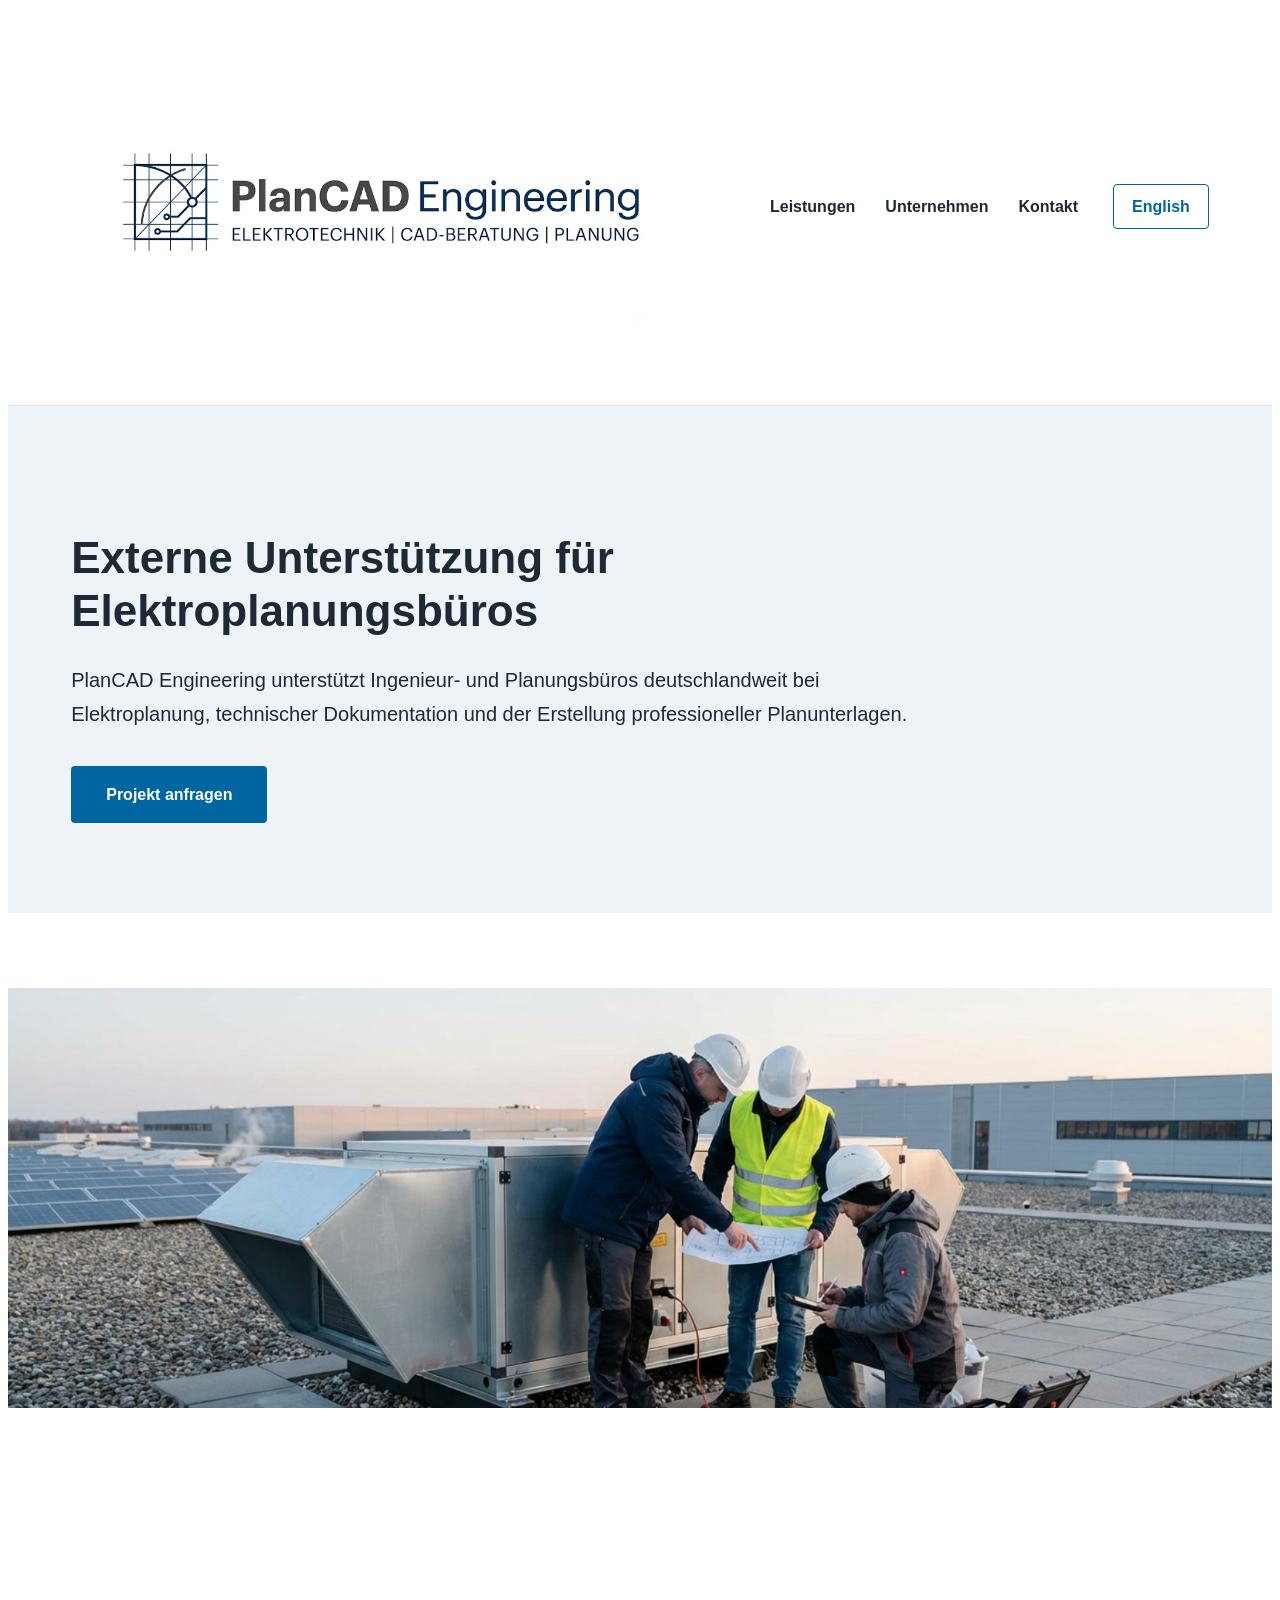
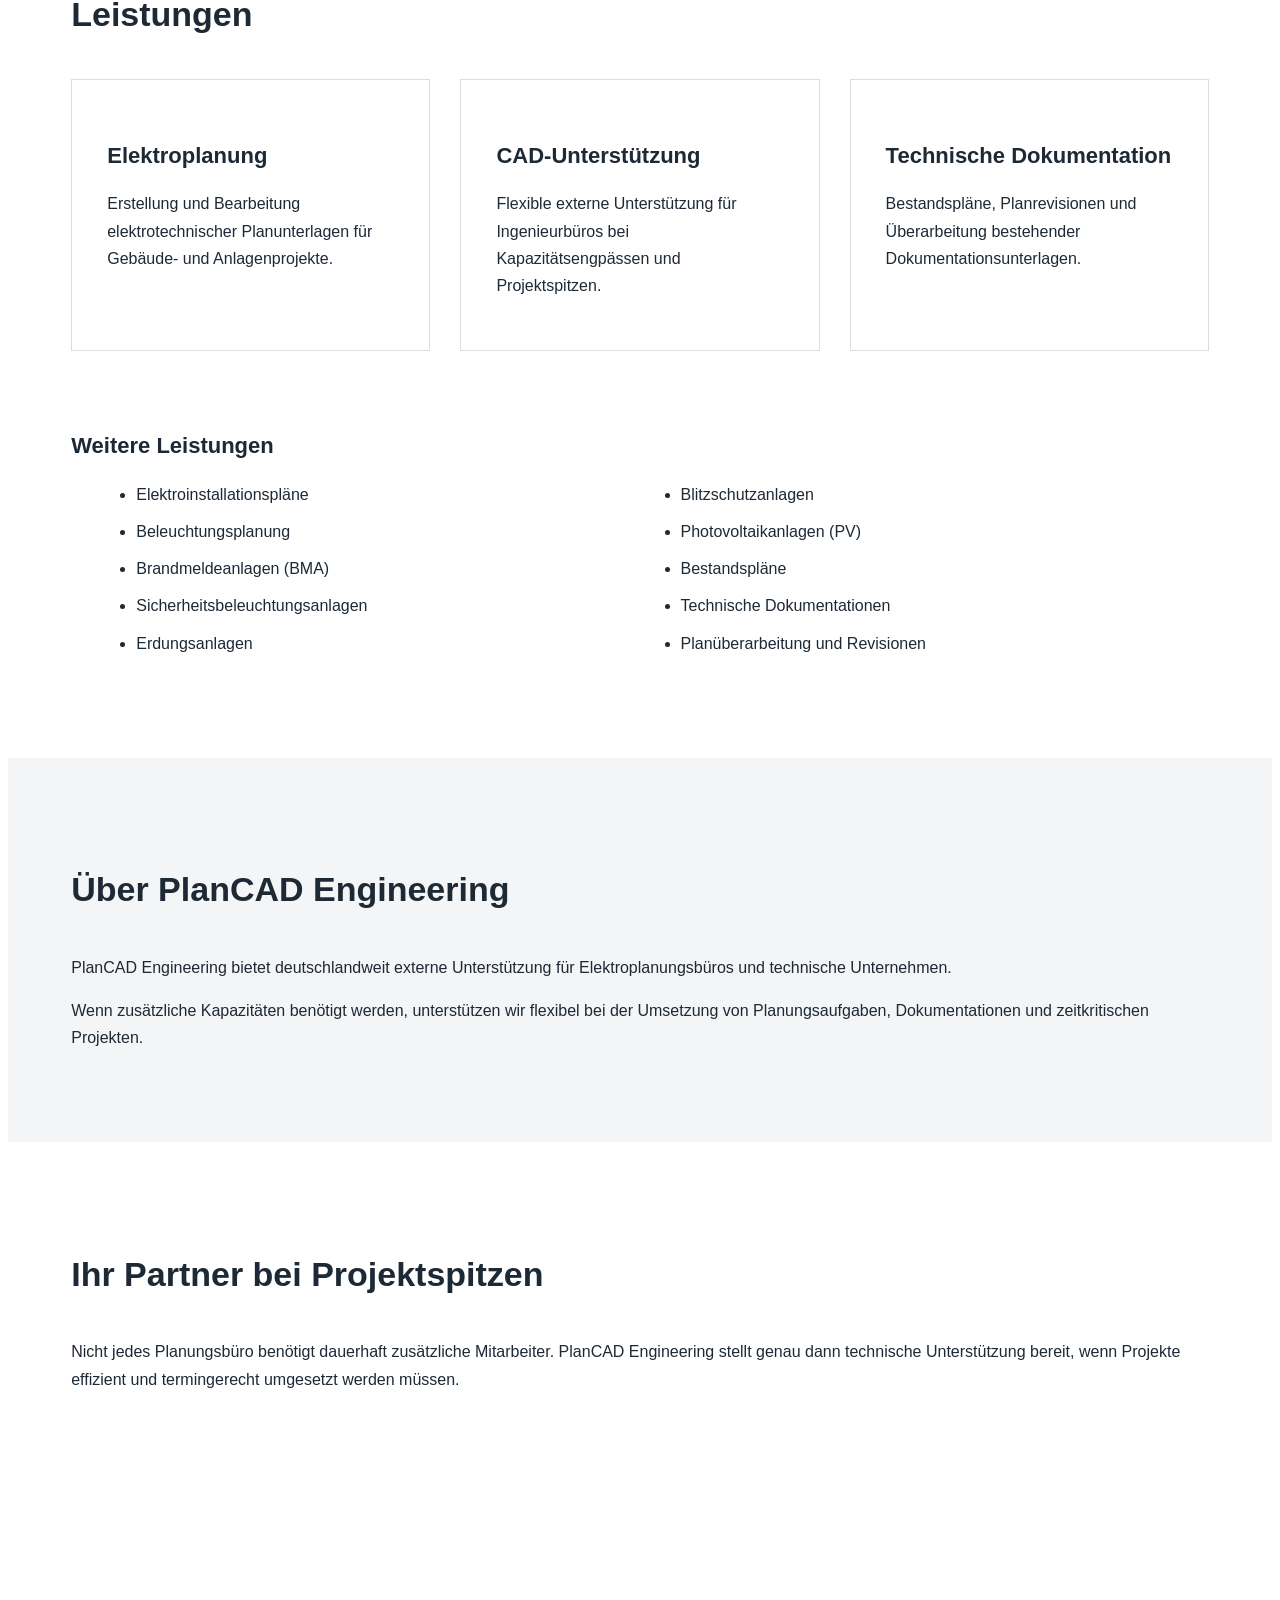
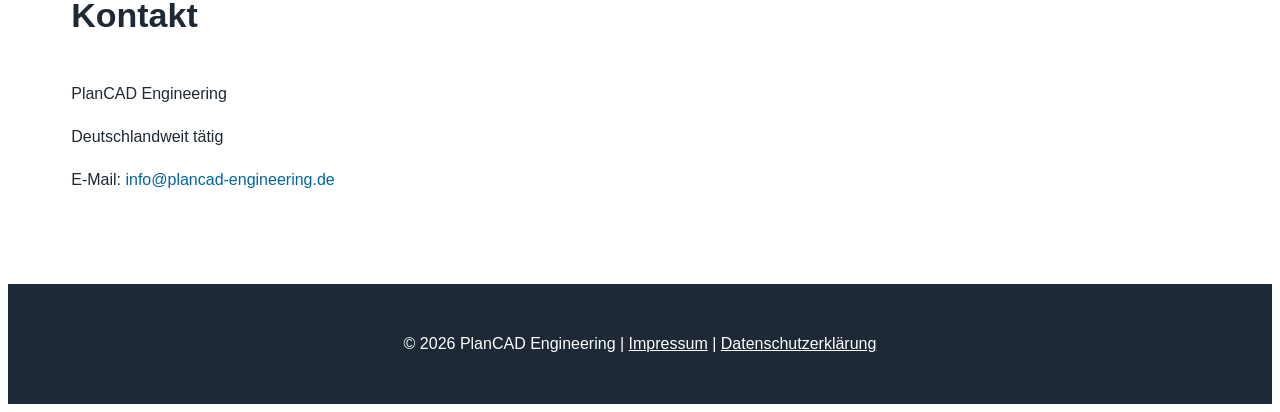
==== commit 34ec5b00: "Update index.html" ====
--- a/index.html
+++ b/index.html
@@ -1,322 +1,154 @@
-```html
 <!DOCTYPE html>
 <html lang="de">
 
 <head>
-
-<meta charset="UTF-8">
-<meta name="viewport" content="width=device-width, initial-scale=1.0">
-
-<title>PlanCAD Engineering | Elektroplanung & technische Dokumentation</title>
-
-<meta name="description" content="PlanCAD Engineering unterstützt Elektroplanungsbüros deutschlandweit mit Elektroplanung, CAD-Unterstützung, Bestandsplänen und technischer Dokumentation.">
-
-<link rel="stylesheet" href="css/style.css">
-
+    <meta charset="UTF-8">
+    <meta name="viewport" content="width=device-width, initial-scale=1.0">
+    <title>PlanCAD Engineering | Elektroplanung & technische Dokumentation</title>
+    <meta name="description" content="PlanCAD Engineering unterstützt Elektroplanungsbüros deutschlandweit mit Elektroplanung, CAD-Unterstützung, Bestandsplänen und technischer Dokumentation.">
+    <link rel="stylesheet" href="css/style.css">
 </head>
-
 
 <body>
 
+    <header>
+        <div class="container header-content">
+            <a href="index.html">
+                <img src="images/logo.jpg" alt="PlanCAD Engineering Logo" class="logo">
+            </a>
+            
+            <nav>
+                <div class="menu-links">
+                    <a href="#leistungen">Leistungen</a>
+                    <a href="#unternehmen">Unternehmen</a>
+                    <a href="#kontakt">Kontakt</a>
+                </div>
+                <a class="language" href="en/index.html">
+                    English
+                </a>
+            </nav>
+        </div>
+    </header>
 
-<header>
+    <section class="hero">
+        <div class="container">
+            <h1>
+                Externe Unterstützung für Elektroplanungsbüros
+            </h1>
+            <p>
+                PlanCAD Engineering unterstützt Ingenieur- und Planungsbüros
+                deutschlandweit bei Elektroplanung, technischer Dokumentation
+                und der Erstellung professioneller Planunterlagen.
+            </p>
+            <a href="#kontakt" class="button">
+                Projekt anfragen
+            </a>
+        </div>
+    </section>
 
-<div class="container header-content">
+    <section class="project-image">
+        <img src="images/image1.png" alt="Elektroplanung und technische Dokumentation">
+    </section>
 
-<img src="images/logo.jpg" alt="PlanCAD Engineering Logo" class="logo">
+    <section id="leistungen">
+        <div class="container">
+            <h2>Leistungen</h2>
+            <div class="cards">
+                <div class="card">
+                    <h3>Elektroplanung</h3>
+                    <p>
+                        Erstellung und Bearbeitung elektrotechnischer
+                        Planunterlagen für Gebäude- und Anlagenprojekte.
+                    </p>
+                </div>
+                <div class="card">
+                    <h3>CAD-Unterstützung</h3>
+                    <p>
+                        Flexible externe Unterstützung für Ingenieurbüros
+                        bei Kapazitätsengpässen und Projektspitzen.
+                    </p>
+                </div>
+                <div class="card">
+                    <h3>Technische Dokumentation</h3>
+                    <p>
+                        Bestandspläne, Planrevisionen und Überarbeitung
+                        bestehender Dokumentationsunterlagen.
+                    </p>
+                </div>
+            </div>
 
+            <br><br>
 
-<nav>
+            <h3>Weitere Leistungen</h3>
+            <ul class="service-list">
+                <li>Elektroinstallationspläne</li>
+                <li>Beleuchtungsplanung</li>
+                <li>Brandmeldeanlagen (BMA)</li>
+                <li>Sicherheitsbeleuchtungsanlagen</li>
+                <li>Erdungsanlagen</li>
+                <li>Blitzschutzanlagen</li>
+                <li>Photovoltaikanlagen (PV)</li>
+                <li>Bestandspläne</li>
+                <li>Technische Dokumentationen</li>
+                <li>Planüberarbeitung und Revisionen</li>
+            </ul>
+        </div>
+    </section>
 
-<div class="menu-links">
+    <section id="unternehmen" class="gray">
+        <div class="container">
+            <h2>Über PlanCAD Engineering</h2>
+            <p>
+                PlanCAD Engineering bietet deutschlandweit
+                externe Unterstützung für Elektroplanungsbüros
+                und technische Unternehmen.
+            </p>
+            <p>
+                Wenn zusätzliche Kapazitäten benötigt werden,
+                unterstützen wir flexibel bei der Umsetzung von
+                Planungsaufgaben, Dokumentationen und
+                zeitkritischen Projekten.
+            </p>
+        </div>
+    </section>
 
-<a href="#leistungen">Leistungen</a>
-<a href="#unternehmen">Unternehmen</a>
-<a href="#kontakt">Kontakt</a>
+    <section class="partner">
+        <div class="container">
+            <h2>Ihr Partner bei Projektspitzen</h2>
+            <p>
+                Nicht jedes Planungsbüro benötigt dauerhaft
+                zusätzliche Mitarbeiter.
+                PlanCAD Engineering stellt genau dann
+                technische Unterstützung bereit, wenn Projekte
+                effizient und termingerecht umgesetzt werden müssen.
+            </p>
+        </div>
+    </section>
 
-</div>
+    <section id="kontakt">
+        <div class="container">
+            <h2>Kontakt</h2>
+            <p>PlanCAD Engineering</p>
+            <p>Deutschlandweit tätig</p>
+            <p>
+                E-Mail:
+                <a href="mailto:info@plancad-engineering.de">
+                    info@plancad-engineering.de
+                </a>
+            </p>
+        </div>
+    </section>
 
-<a class="language" href="en/index.html">
-English
-</a>
+    <footer>
+        <div class="container">
+            <p>
+                © 2026 PlanCAD Engineering |
+                <a href="impressum.html">Impressum</a> |
+                <a href="datenschutz.html">Datenschutzerklärung</a>
+            </p>
+        </div>
+    </footer>
 
-</nav>
+</body>
 
-</div>
-
-</header>
-
-
-
-
-<section class="hero">
-
-<div class="container">
-
-<h1>
-Externe Unterstützung für Elektroplanungsbüros
-</h1>
-
-
-<p>
-PlanCAD Engineering unterstützt Ingenieur- und Planungsbüros
-deutschlandweit bei Elektroplanung, technischer Dokumentation
-und der Erstellung professioneller Planunterlagen.
-</p>
-
-
-<a href="#kontakt" class="button">
-Projekt anfragen
-</a>
-
-
-</div>
-
-</section>
-
-
-
-
-
-<section class="project-image">
-
-<img src="images/image1.png" 
-alt="Elektroplanung und technische Dokumentation">
-
-</section>
-
-
-
-
-
-<section id="leistungen">
-
-<div class="container">
-
-
-<h2>Leistungen</h2>
-
-
-<div class="cards">
-
-
-
-<div class="card">
-
-<h3>Elektroplanung</h3>
-
-<p>
-Erstellung und Bearbeitung elektrotechnischer
-Planunterlagen für Gebäude- und Anlagenprojekte.
-</p>
-
-</div>
-
-
-
-
-<div class="card">
-
-<h3>CAD-Unterstützung</h3>
-
-<p>
-Flexible externe Unterstützung für Ingenieurbüros
-bei Kapazitätsengpässen und Projektspitzen.
-</p>
-
-</div>
-
-
-
-
-<div class="card">
-
-<h3>Technische Dokumentation</h3>
-
-<p>
-Bestandspläne, Planrevisionen und Überarbeitung
-bestehender Dokumentationsunterlagen.
-</p>
-
-</div>
-
-
-</div>
-
-
-
-<br><br>
-
-
-<h3>Weitere Leistungen</h3>
-
-
-<ul class="service-list">
-
-<li>Elektroinstallationspläne</li>
-
-<li>Beleuchtungsplanung</li>
-
-<li>Brandmeldeanlagen (BMA)</li>
-
-<li>Sicherheitsbeleuchtungsanlagen</li>
-
-<li>Erdungsanlagen</li>
-
-<li>Blitzschutzanlagen</li>
-
-<li>Photovoltaikanlagen (PV)</li>
-
-<li>Bestandspläne</li>
-
-<li>Technische Dokumentationen</li>
-
-<li>Planüberarbeitung und Revisionen</li>
-
-</ul>
-
-
-</div>
-
-</section>
-
-
-
-
-
-
-
-<section id="unternehmen" class="gray">
-
-
-<div class="container">
-
-
-<h2>Über PlanCAD Engineering</h2>
-
-
-<p>
-
-PlanCAD Engineering bietet deutschlandweit
-externe Unterstützung für Elektroplanungsbüros
-und technische Unternehmen.
-
-</p>
-
-
-<p>
-
-Wenn zusätzliche Kapazitäten benötigt werden,
-unterstützen wir flexibel bei der Umsetzung von
-Planungsaufgaben, Dokumentationen und
-zeitkritischen Projekten.
-
-</p>
-
-
-
-</div>
-
-
-</section>
-
-
-
-
-
-
-
-<section class="partner">
-
-
-<div class="container">
-
-
-<h2>Ihr Partner bei Projektspitzen</h2>
-
-
-<p>
-
-Nicht jedes Planungsbüro benötigt dauerhaft
-zusätzliche Mitarbeiter.
-
-PlanCAD Engineering stellt genau dann
-technische Unterstützung bereit, wenn Projekte
-effizient und termingerecht umgesetzt werden müssen.
-
-</p>
-
-
-</div>
-
-
-</section>
-
-
-
-
-
-
-
-<section id="kontakt">
-
-
-<div class="container">
-
-
-<h2>Kontakt</h2>
-
-
-<p>
-
-PlanCAD Engineering
-
-</p>
-
-
-<p>
-
-Deutschlandweit tätig
-
-</p>
-
-
-<p>
-
-E-Mail:
-
-<a href="mailto:info@plancad-engineering.de">
-
-info@plancad-engineering.de
-
-</a>
-
-</p>
-
-
-
-</div>
-
-
-</section>
-
-
-
-
-
-
-
-<footer>
-
-
-<div class="container">
-
-<p>
-© 2026 PlanCAD Engineering |
-<a href="impressum.html">Impressum</a> |
-<a href="datenschutz.html">Datenschutzerklärung</a>
-</p>
-
-</div>
-
-</footer>
+</html>
--- a/css/style.css
+++ b/css/style.css
@@ -44,7 +44,7 @@
 
 .logo {
 
-    max-width: 420px;
+    max-width: 620px;
     height: auto;
 
 }
@@ -377,4 +377,49 @@
 
 
 }
+nav {
+
+display: flex;
+align-items: center;
+gap: 35px;
+
+}
+
+
+.menu-links {
+
+display: flex;
+gap: 30px;
+
+}
+
+
+.language {
+
+border: 1px solid #0066a1;
+padding: 8px 18px;
+border-radius: 4px;
+color: #0066a1;
+
+}
+
+
+
+@media(max-width:768px){
+
+nav {
+
+flex-direction: column;
+
+}
+
+
+.menu-links {
+
+flex-direction: column;
+text-align:center;
+
+}
+
+}
 ```
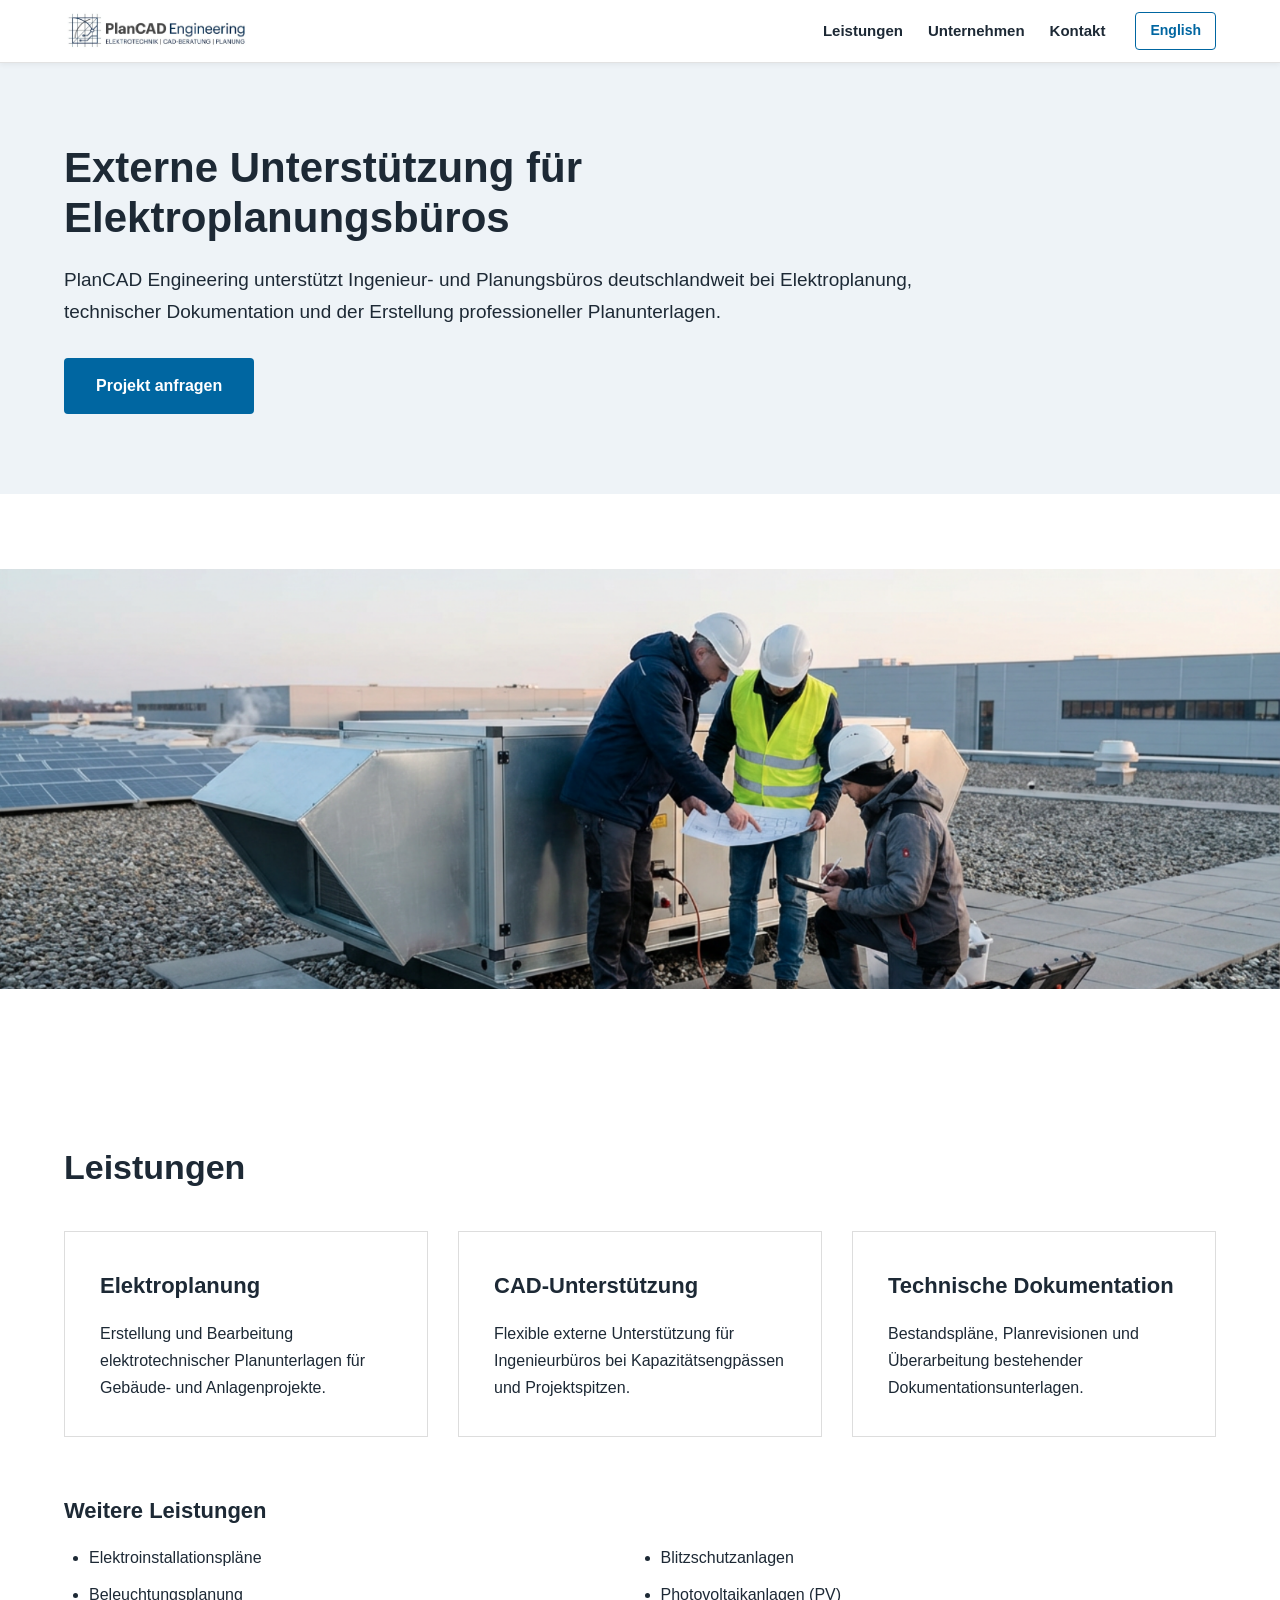
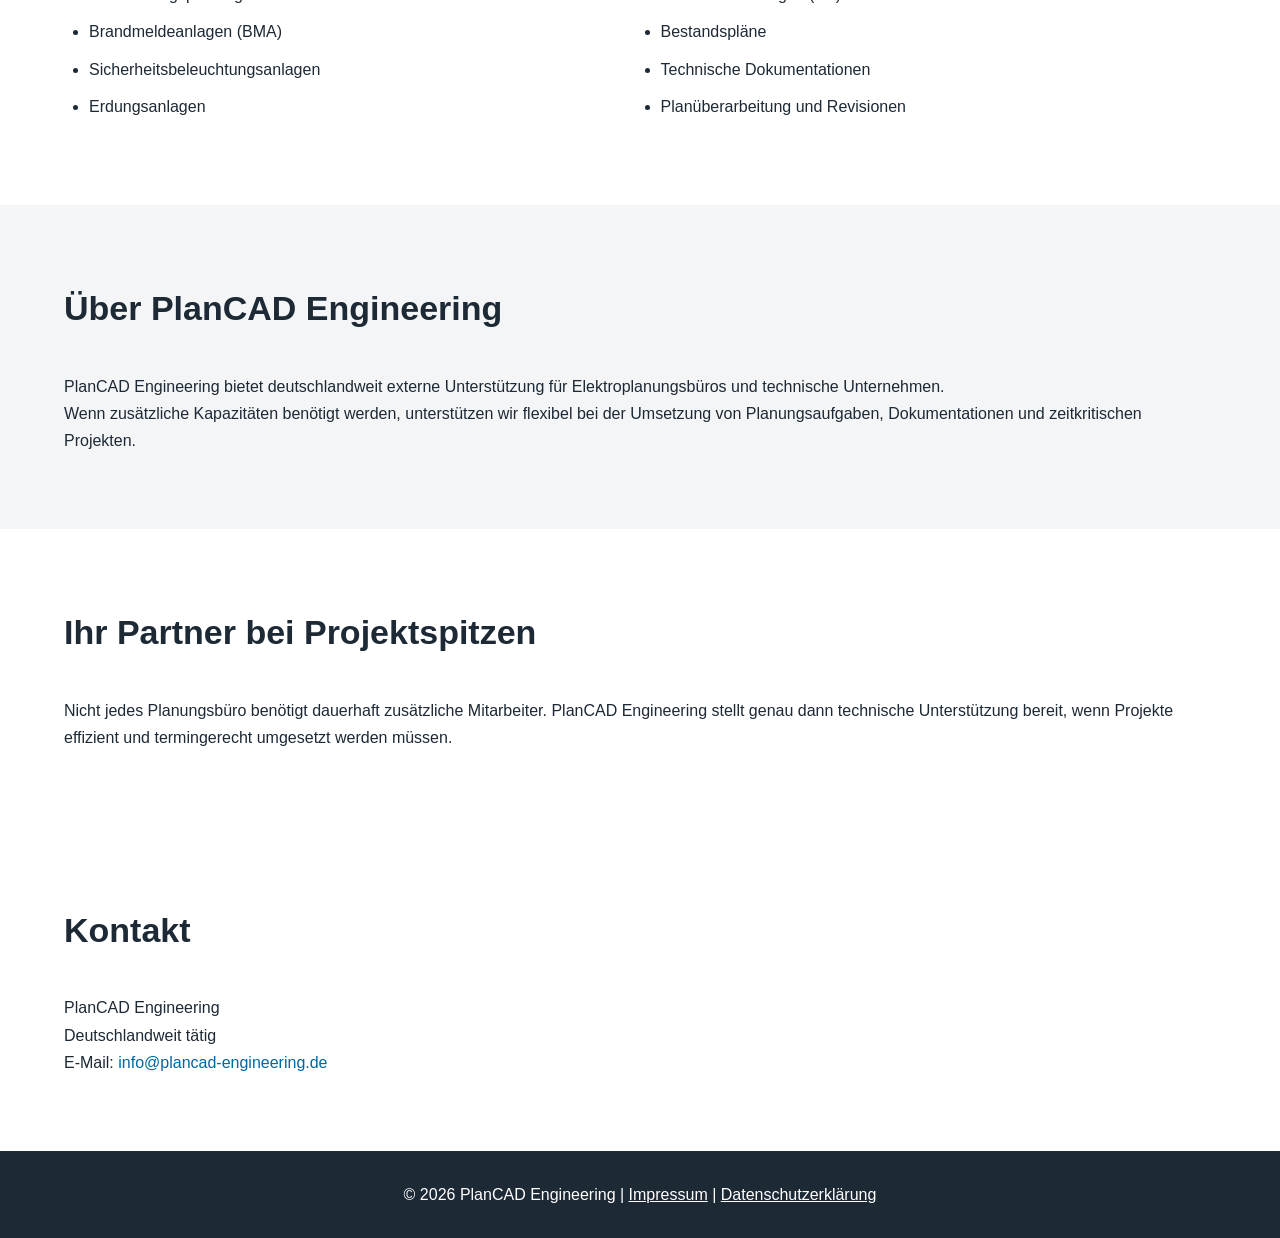
==== commit e847fa99: "Update index.html" ====
--- a/index.html
+++ b/index.html
@@ -14,8 +14,8 @@
     <header>
         <div class="container header-content">
             <a href="index.html">
-                <img src="images/logo.jpg" alt="PlanCAD Engineering Logo" class="logo">
-            </a>
+    <img src="images/Logo1.jpg" alt="PlanCAD Engineering Logo" class="logo">
+</a>
             
             <nav>
                 <div class="menu-links">
--- a/css/style.css
+++ b/css/style.css
@@ -1,10 +1,8 @@
-```css
 * {
     margin: 0;
     padding: 0;
     box-sizing: border-box;
 }
-
 
 body {
     font-family: Arial, Helvetica, sans-serif;
@@ -13,413 +11,223 @@
     background: white;
 }
 
-
 .container {
     width: 90%;
     max-width: 1200px;
     margin: auto;
 }
 
-
-
-/* HEADER */
-
+/* HEADER - FIJO ARRIBA Y COMPACTO */
 header {
-
+    position: sticky;
+    top: 0;
     background: #ffffff;
     border-bottom: 1px solid #e2e2e2;
-    padding: 25px 0;
-
-}
-
+    padding: 10px 0;
+    z-index: 1000;
+    box-shadow: 0 2px 5px rgba(0, 0, 0, 0.05);
+}
 
 .header-content {
-
     display: flex;
     justify-content: space-between;
     align-items: center;
-
-}
-
-
+}
+
+/* LOGO RECORTADO (Logo1.jpg) */
 .logo {
-
-    max-width: 620px;
-    height: auto;
-
-}
-
-
+    height: 42px; /* Altura ideal para que encaje de forma limpia */
+    width: auto;
+    display: block;
+}
 
 nav {
-
-    display: flex;
+    display: flex;
+    align-items: center;
     gap: 30px;
-
-}
-
-
+}
+
+.menu-links {
+    display: flex;
+    gap: 25px;
+}
 
 nav a {
-
     text-decoration: none;
     color: #1d2935;
     font-weight: 600;
-    font-size: 16px;
-
-}
-
-
+    font-size: 15px;
+}
 
 nav a:hover {
-
     color: #0066a1;
-
-}
-
-
-
-
+}
+
+.language {
+    border: 1px solid #0066a1;
+    padding: 6px 14px;
+    border-radius: 4px;
+    color: #0066a1;
+    text-decoration: none;
+    font-size: 14px;
+}
+
+.language:hover {
+    background: #0066a1;
+    color: white;
+}
 
 /* HERO */
-
-
 .hero {
-
     background: #eef3f7;
-    padding: 90px 0;
-
-}
-
-
+    padding: 80px 0;
+}
 
 .hero h1 {
-
-    font-size: 44px;
+    font-size: 42px;
     max-width: 850px;
-    margin-bottom: 25px;
+    margin-bottom: 20px;
     line-height: 1.2;
-
-}
-
-
+}
 
 .hero p {
-
-    font-size: 20px;
+    font-size: 19px;
     max-width: 850px;
-    margin-bottom: 35px;
-
-}
-
-
-
+    margin-bottom: 30px;
+}
 
 .button {
-
     display: inline-block;
     background: #0066a1;
     color: white;
-    padding: 15px 35px;
+    padding: 14px 32px;
     border-radius: 4px;
     text-decoration: none;
     font-weight: bold;
-
-}
-
+}
 
 .button:hover {
-
     background: #004d78;
-
-}
-
-
-
-
+}
 
 /* IMAGE BANNER */
-
-
 .project-image {
-
     width: 100%;
     overflow: hidden;
-
-}
-
-
+}
 
 .project-image img {
-
     width: 100%;
     height: 420px;
     object-fit: cover;
     display: block;
-
-}
-
-
-
-
-
-
+}
 
 /* SECTIONS */
-
-
 section {
-
     padding: 75px 0;
-
-}
-
-
+}
 
 h2 {
-
     font-size: 34px;
     margin-bottom: 35px;
-
-}
-
-
+}
 
 h3 {
-
     font-size: 22px;
     margin-bottom: 15px;
-
-}
-
-
-
-
+}
 
 /* CARDS */
-
-
 .cards {
-
     display: flex;
     gap: 30px;
-
-}
-
-
+}
 
 .card {
-
     flex: 1;
     background: white;
     border: 1px solid #ddd;
     padding: 35px;
     transition: 0.3s;
-
-}
-
-
+}
 
 .card:hover {
-
     transform: translateY(-5px);
-
-}
-
-
-
-
+}
 
 /* SERVICE LIST */
-
-
 .service-list {
-
     margin-left: 25px;
     columns: 2;
-
-}
-
-
+}
 
 .service-list li {
-
     margin-bottom: 10px;
-
-}
-
-
-
-
+}
 
 .gray {
-
     background: #f4f5f6;
-
-}
-
-
-
-
+}
 
 .partner {
-
     background: #ffffff;
-
-}
-
-
-
-
+}
 
 /* CONTACT */
-
-
 #kontakt a {
-
     color: #0066a1;
     text-decoration: none;
-
-}
-
-
-
-
+}
 
 /* FOOTER */
-
-
 footer {
-
     background: #1d2935;
     color: white;
     padding: 30px 0;
     text-align: center;
-
-}
-
-
+}
 
 footer a {
-
-    color: white;
-
-}
-
-
-
-
-
-
+    color: white;
+}
 
 /* MOBILE */
-
-
-@media(max-width:768px){
-
-
-.header-content {
-
-    flex-direction: column;
-
-}
-
-
-
-.logo {
-
-    max-width: 260px;
-
-}
-
-
-
-nav {
-
-    margin-top: 25px;
-    flex-direction: column;
-    gap: 15px;
-    text-align: center;
-
-}
-
-
-
-.hero h1 {
-
-    font-size: 32px;
-
-}
-
-
-
-.cards {
-
-    flex-direction: column;
-
-}
-
-
-
-.project-image img {
-
-    height: 250px;
-
-}
-
-
-
-.service-list {
-
-    columns: 1;
-
-}
-
-
-}
-nav {
-
-display: flex;
-align-items: center;
-gap: 35px;
-
-}
-
-
-.menu-links {
-
-display: flex;
-gap: 30px;
-
-}
-
-
-.language {
-
-border: 1px solid #0066a1;
-padding: 8px 18px;
-border-radius: 4px;
-color: #0066a1;
-
-}
-
-
-
-@media(max-width:768px){
-
-nav {
-
-flex-direction: column;
-
-}
-
-
-.menu-links {
-
-flex-direction: column;
-text-align:center;
-
-}
-
-}
-```
+@media(max-width: 768px) {
+    .header-content {
+        flex-direction: column;
+    }
+
+    .logo {
+        height: 35px;
+    }
+
+    nav {
+        margin-top: 15px;
+        flex-direction: column;
+        gap: 12px;
+        text-align: center;
+    }
+
+    .menu-links {
+        flex-direction: column;
+        text-align: center;
+        gap: 12px;
+    }
+
+    .hero h1 {
+        font-size: 30px;
+    }
+
+    .cards {
+        flex-direction: column;
+    }
+
+    .project-image img {
+        height: 250px;
+    }
+
+    .service-list {
+        columns: 1;
+    }
+}
